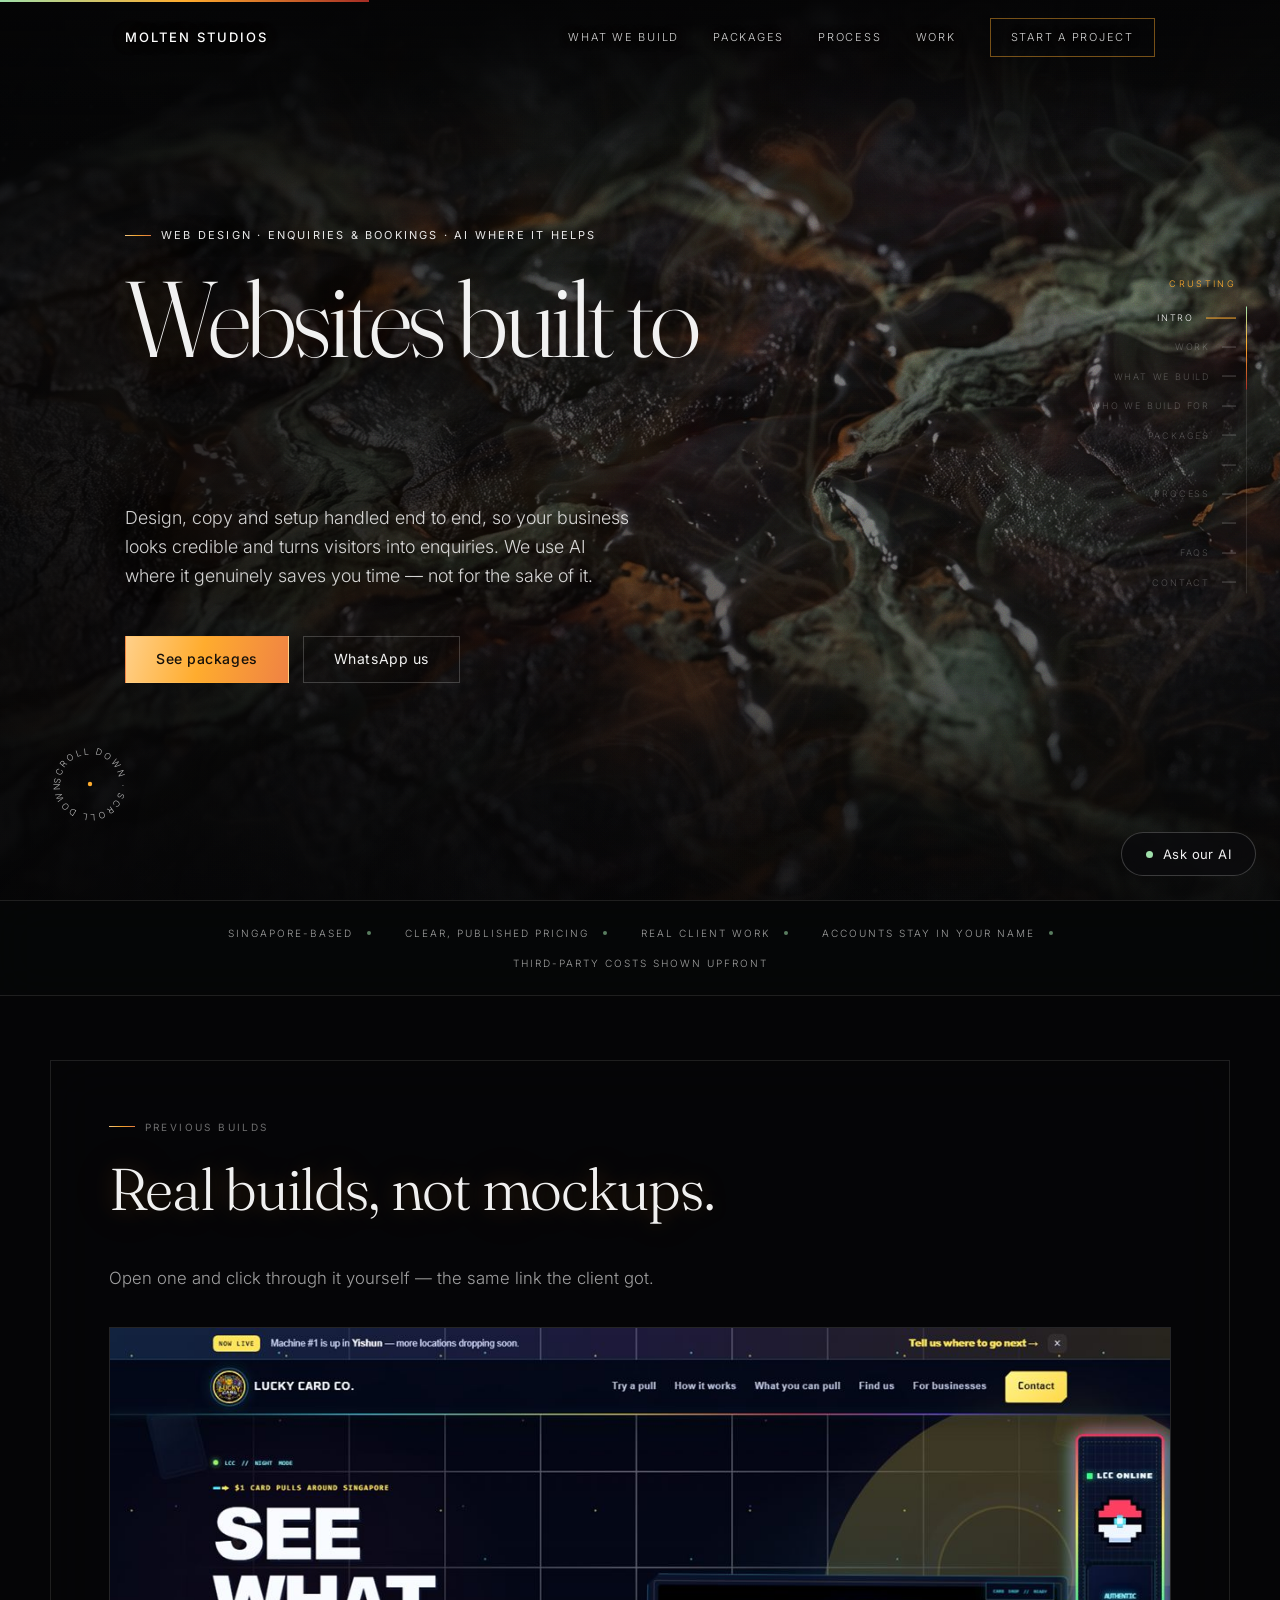
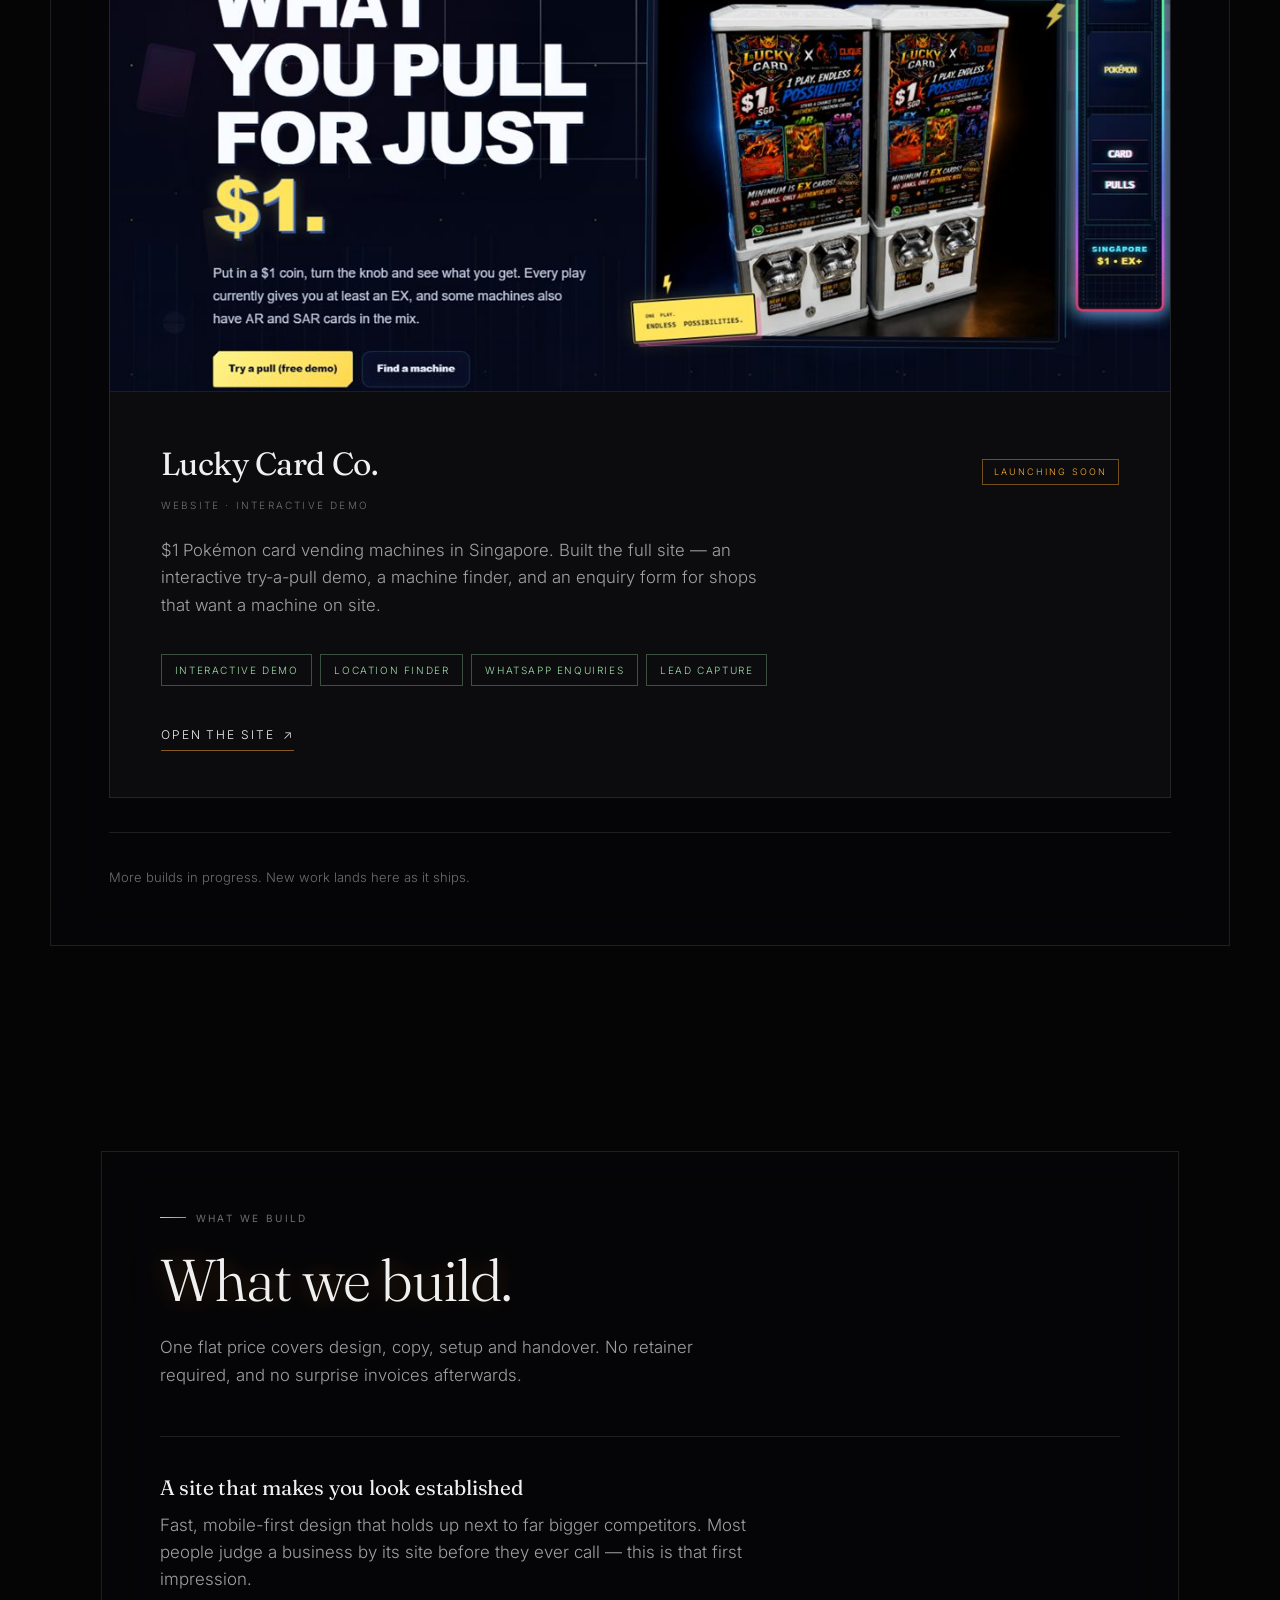
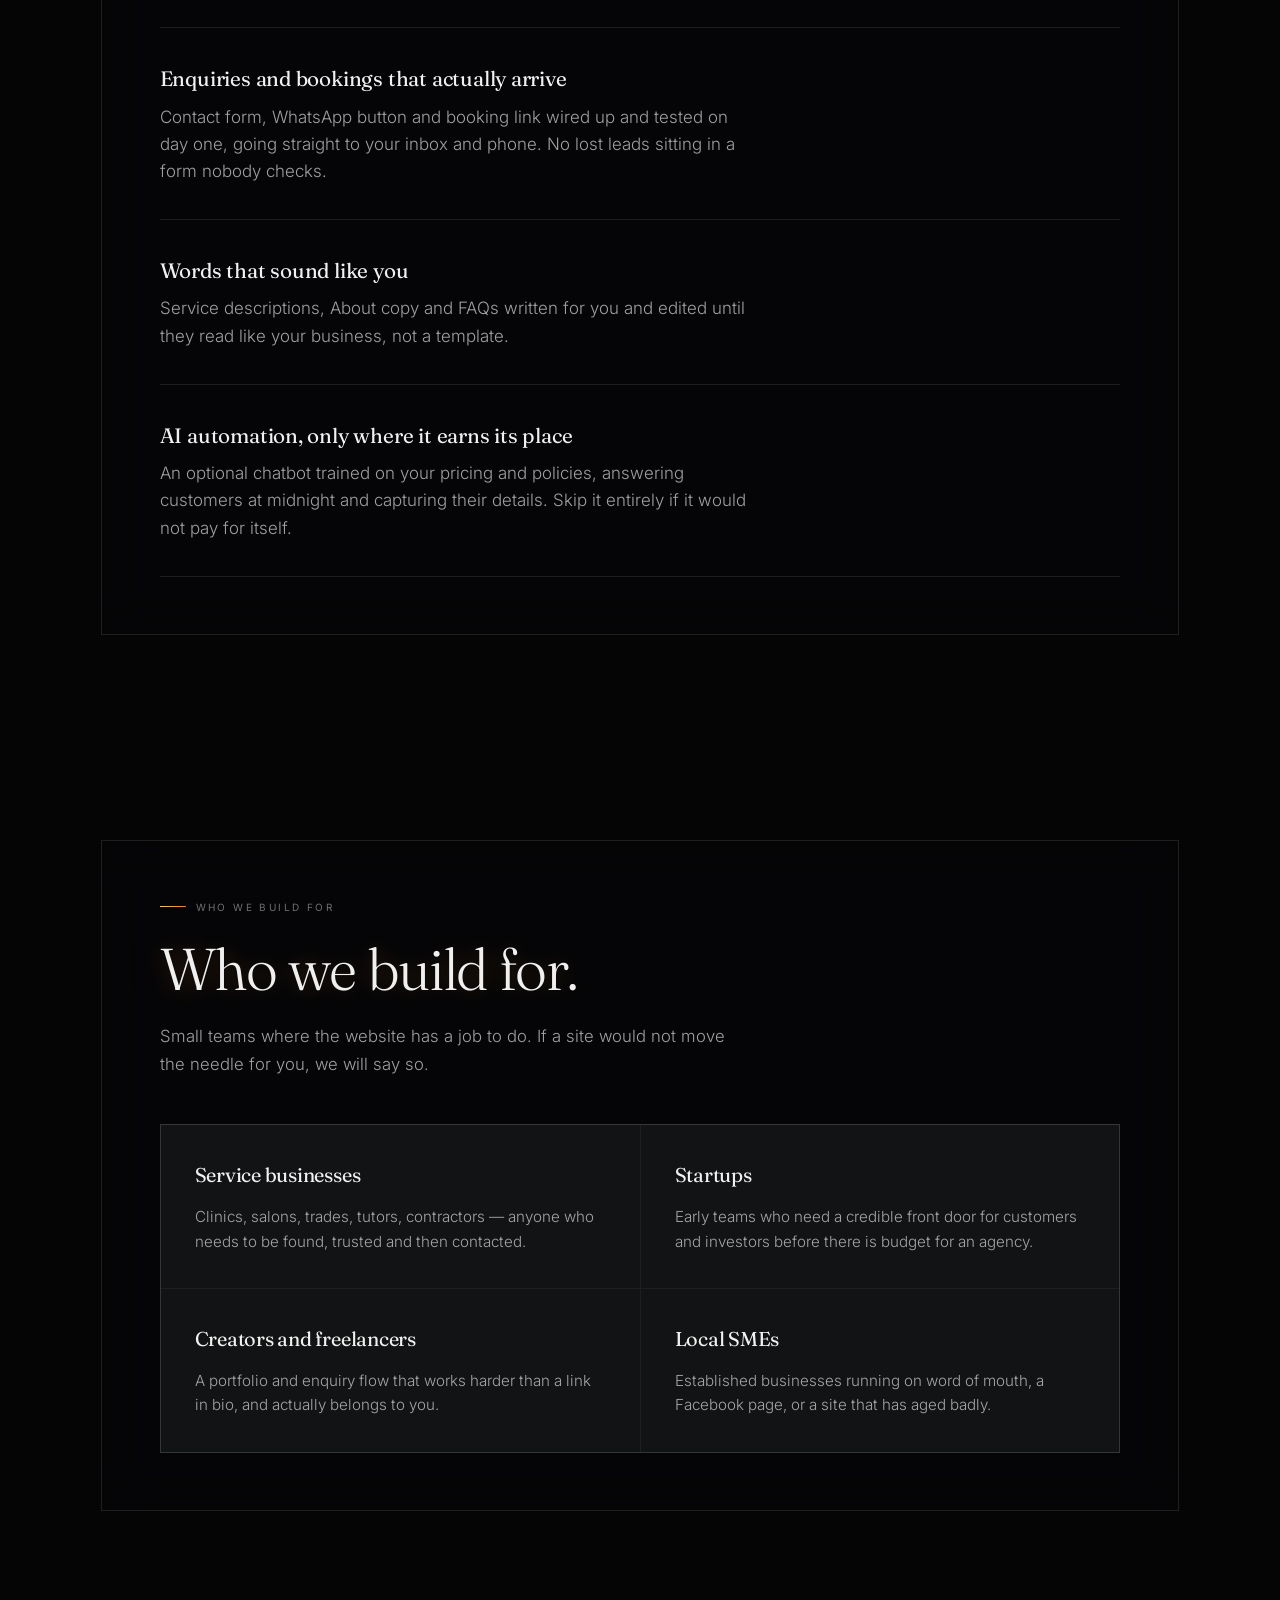
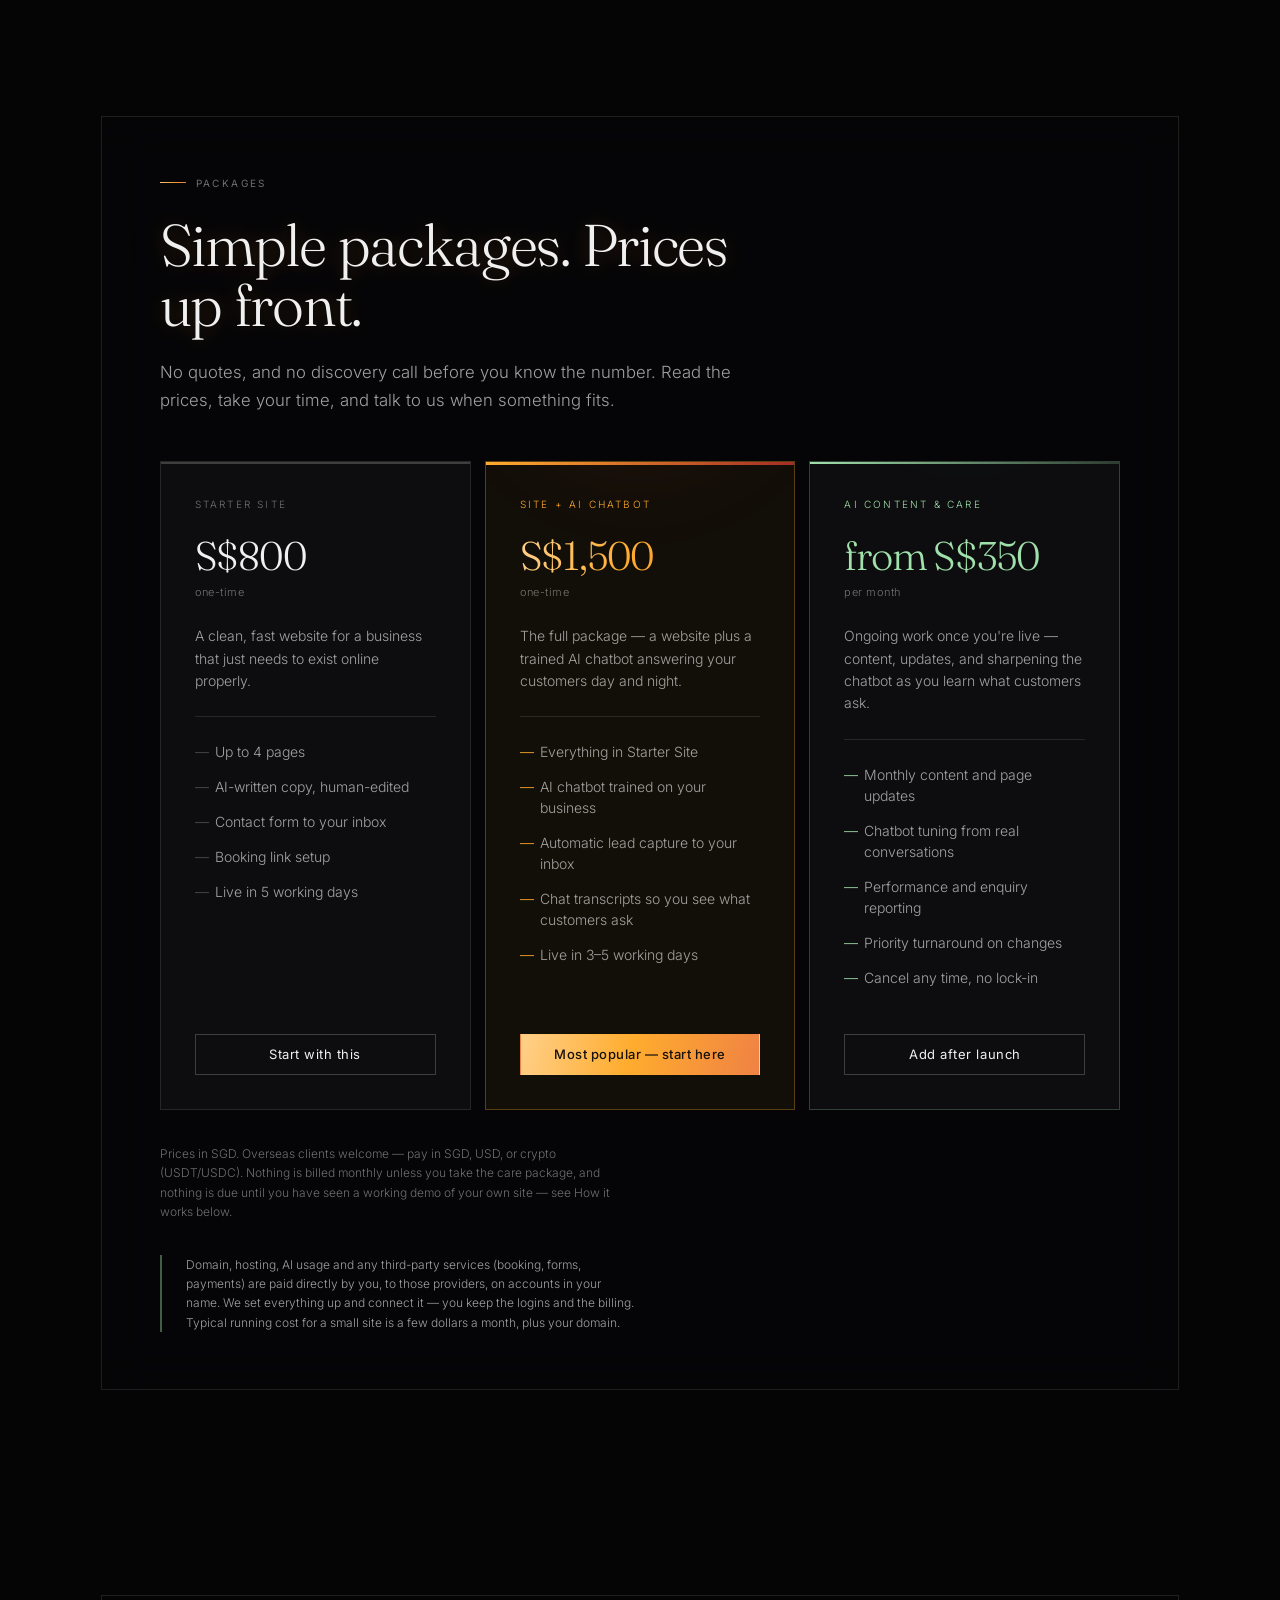
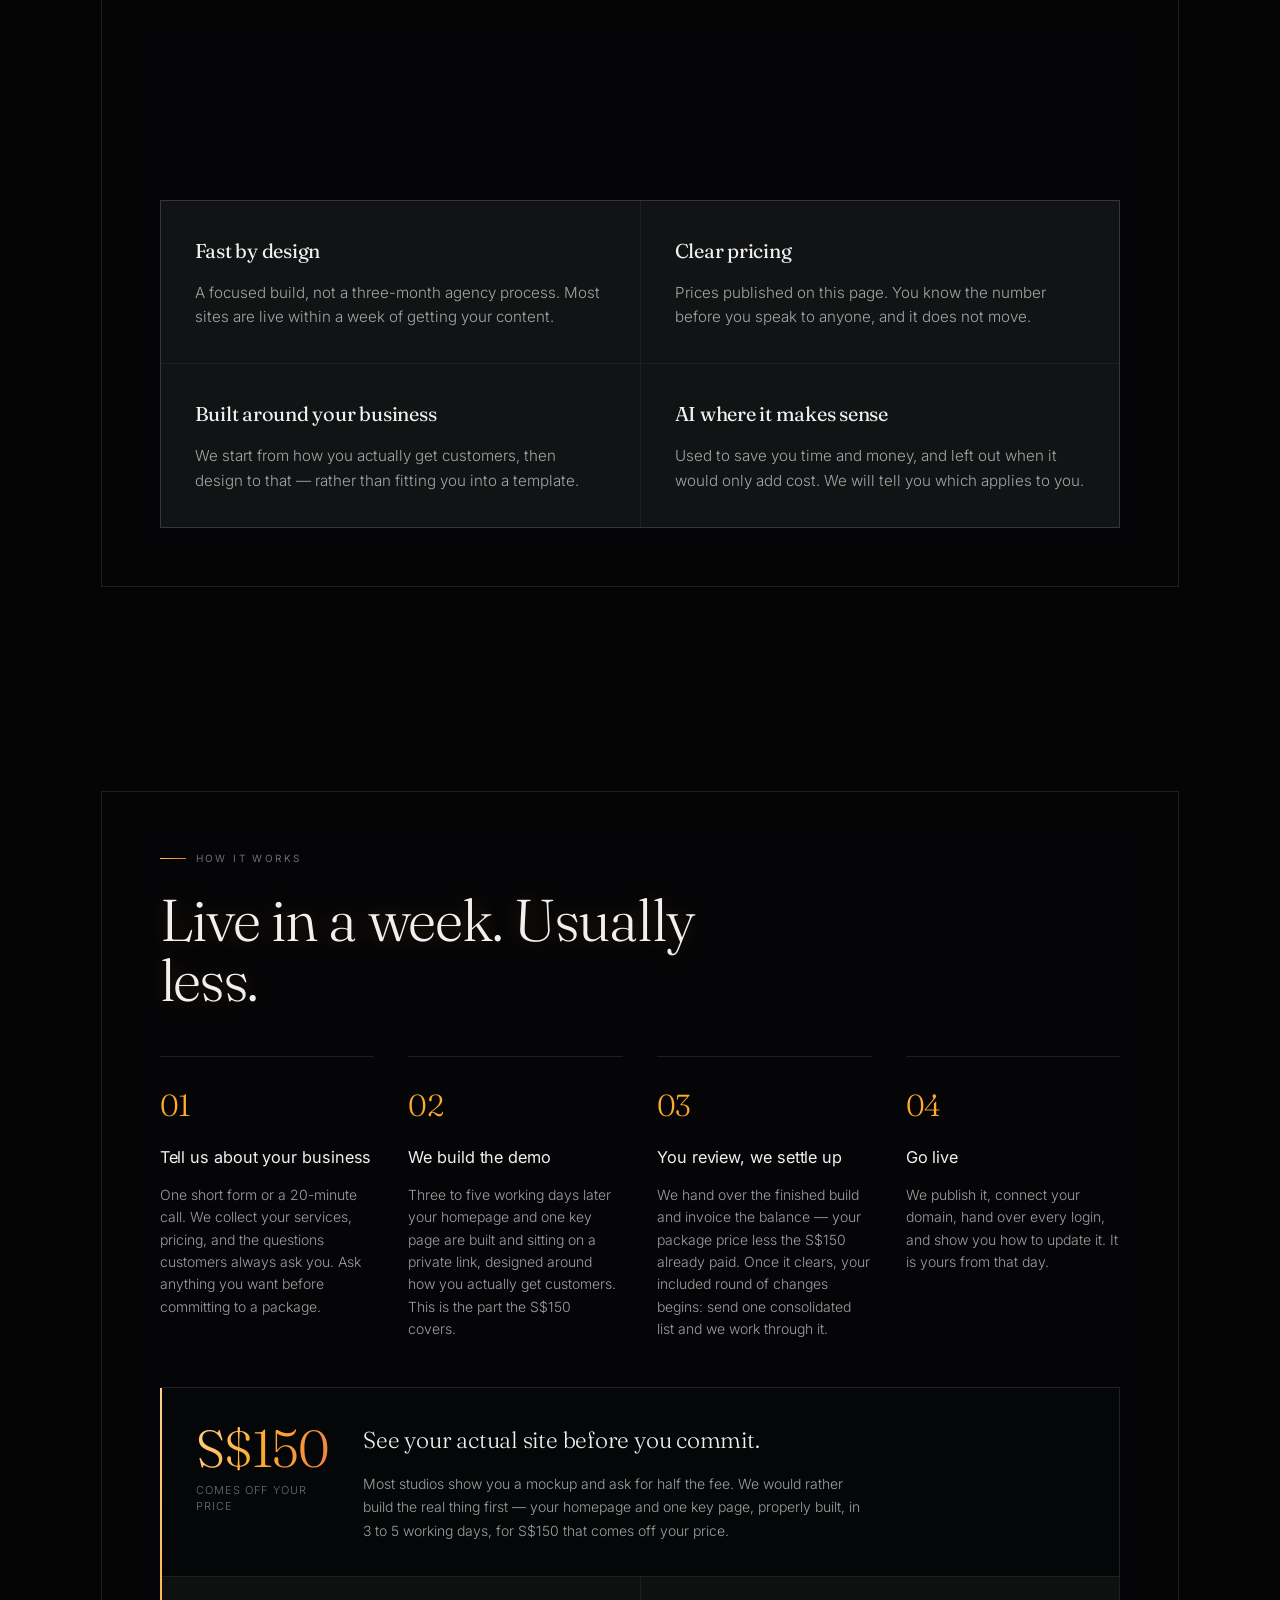
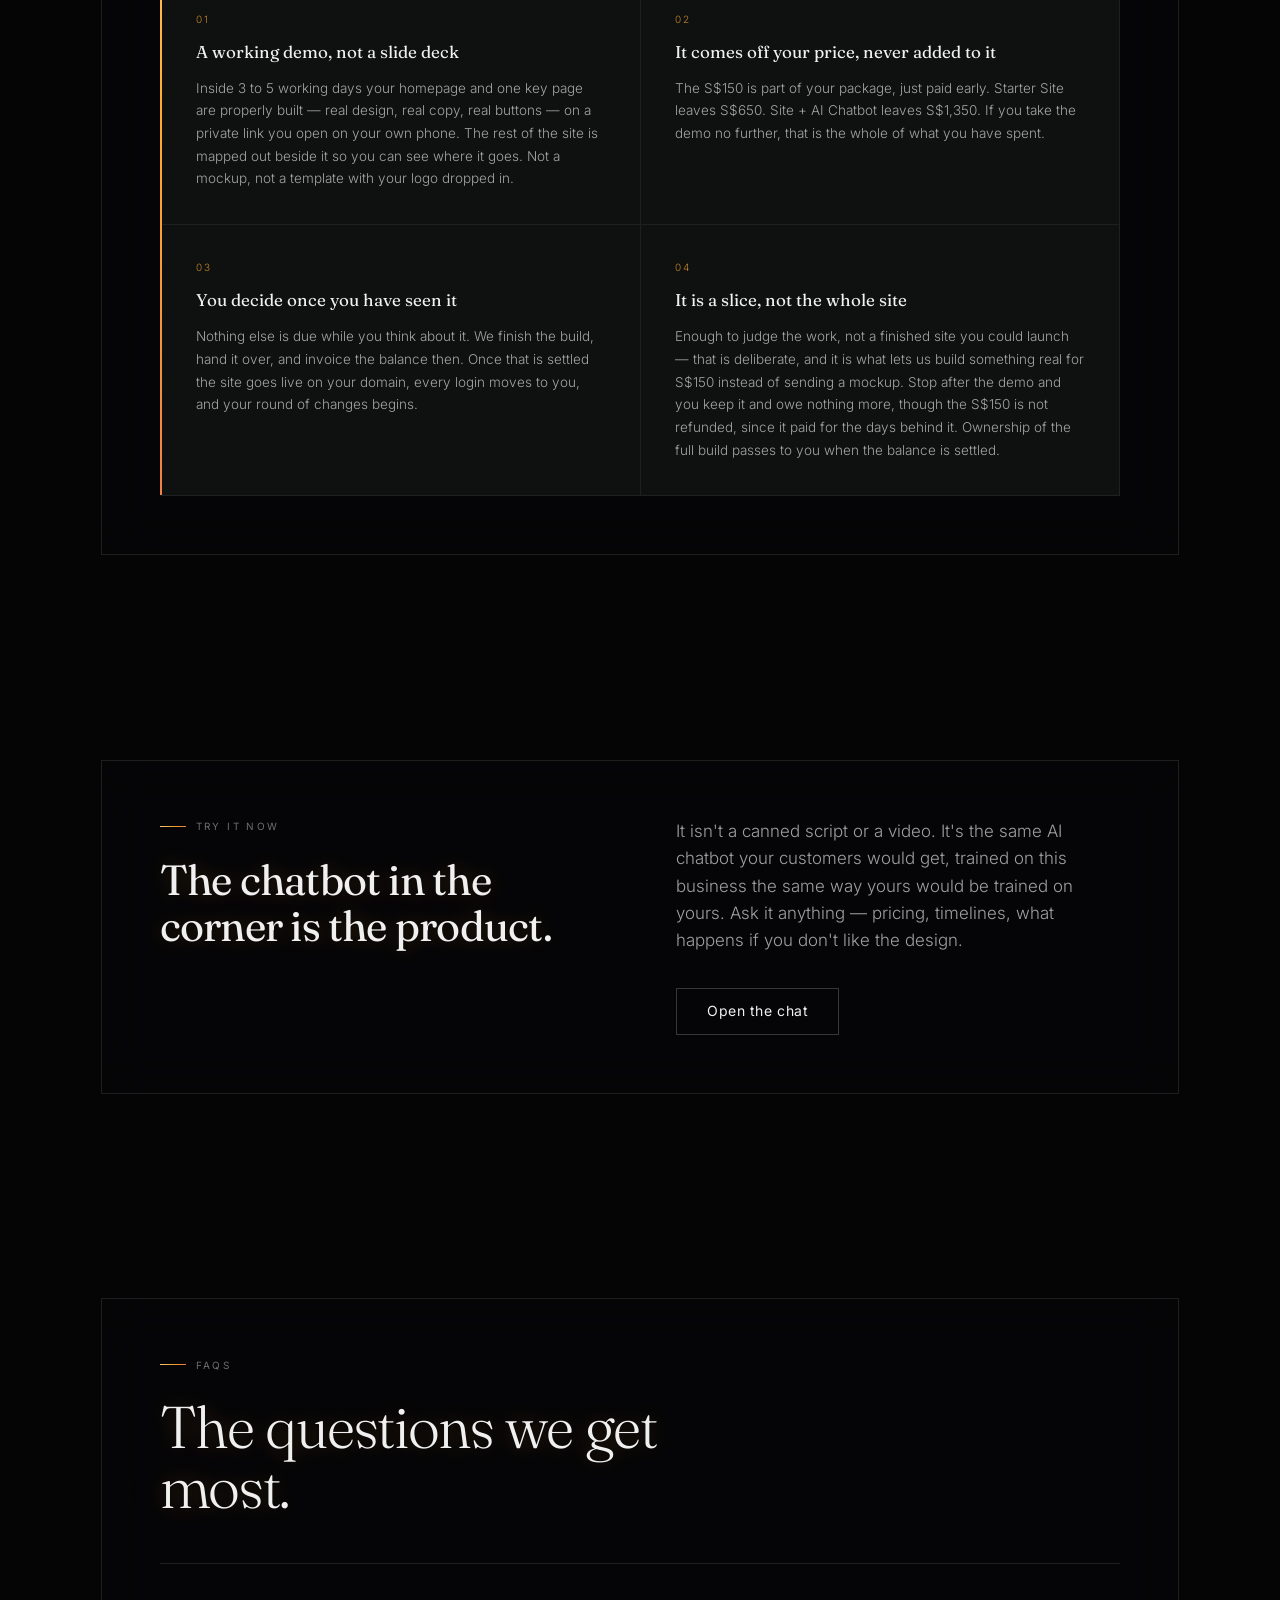
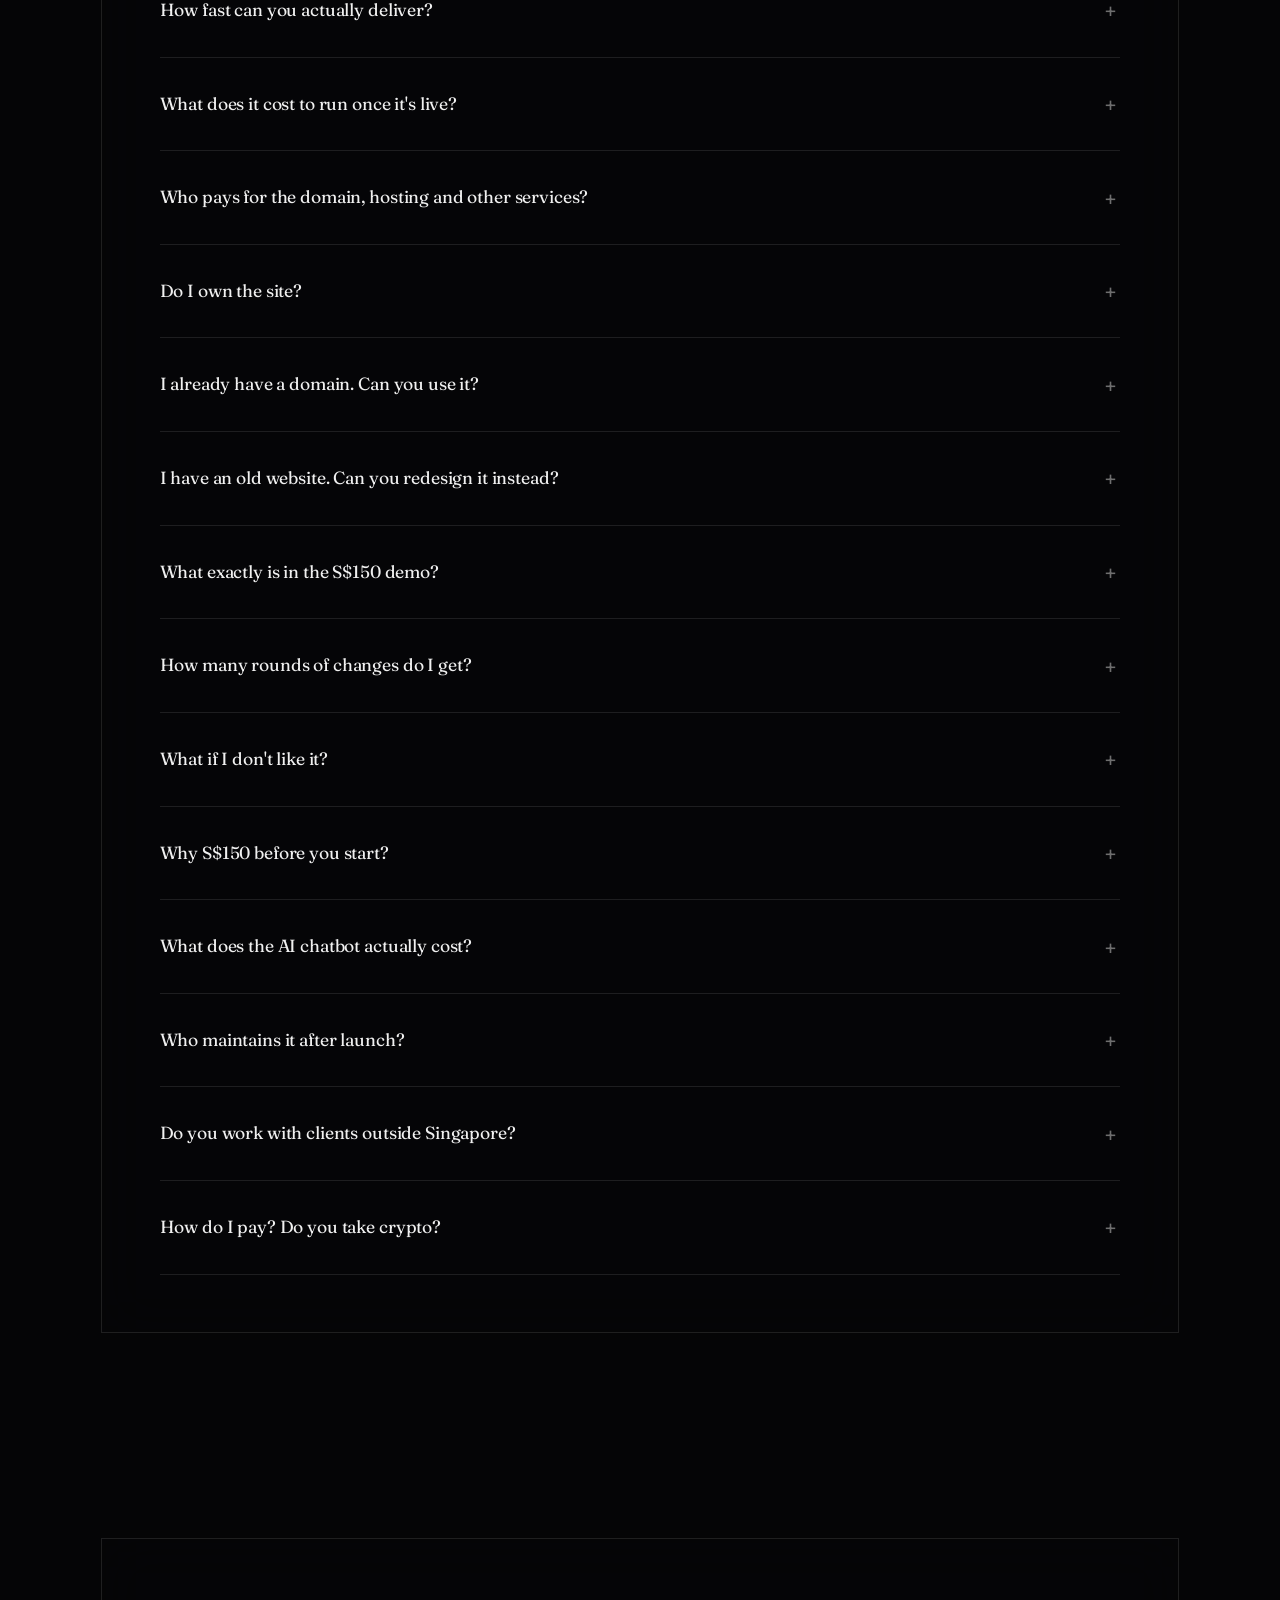
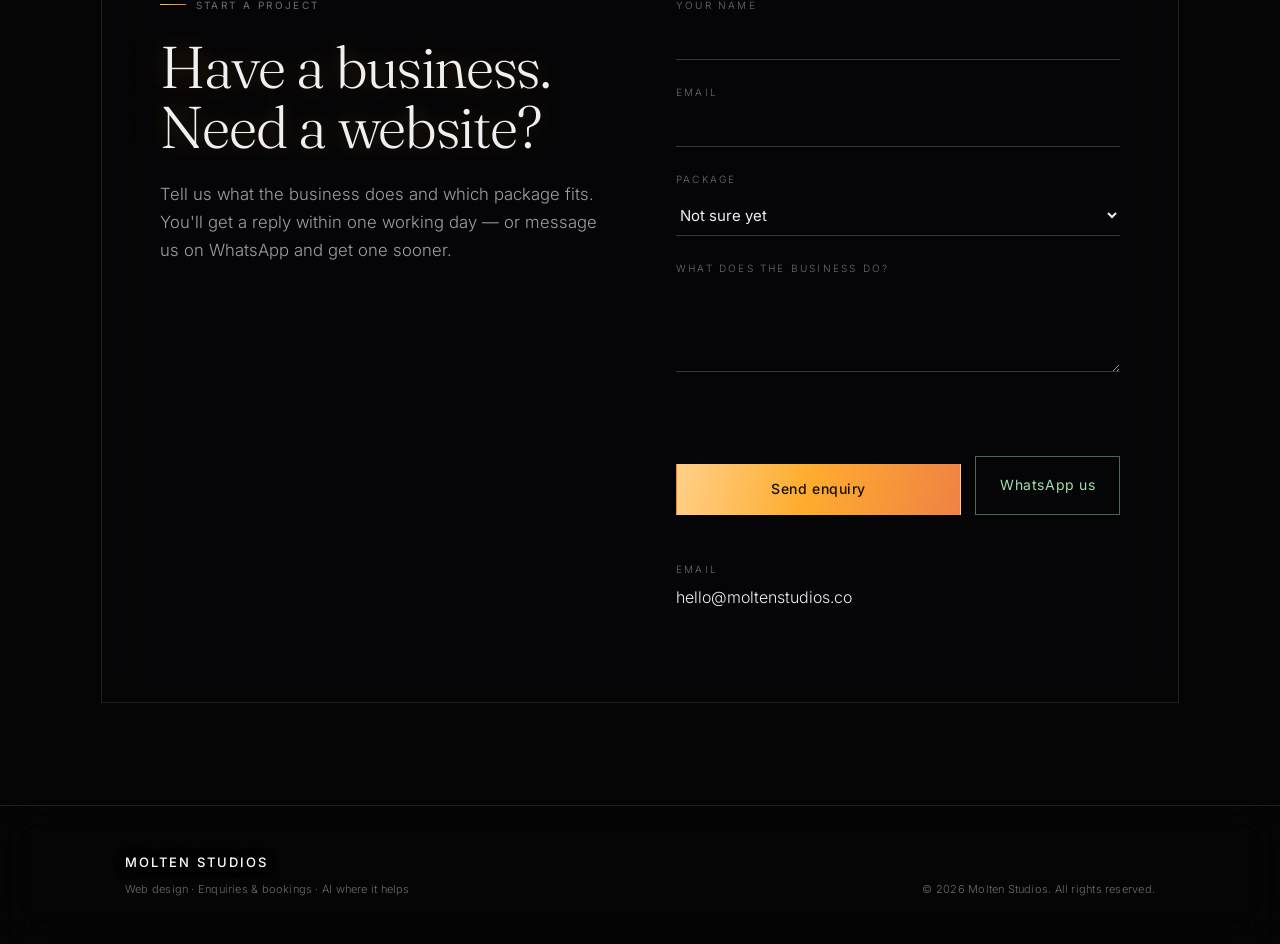
==== public/index.html @ b8b3d999 "Initial commit: Molten Studios site Static marketing site for a Singapore web design studio, served " ====
<!DOCTYPE html>
<html lang="en">
<head>
  <meta charset="UTF-8" />
  <meta name="viewport" content="width=device-width, initial-scale=1.0" />
  <title>Websites built to grow your business</title>
  <meta name="description" content="Websites built to grow your business. Design, copy and setup for Singapore service businesses, startups and SMEs — clear flat pricing, live in days." />
  <link rel="preconnect" href="https://fonts.googleapis.com" />
  <link rel="preconnect" href="https://fonts.gstatic.com" crossorigin />
  <!-- Fraunces carries the display voice: a variable serif whose soft,
       poured letterforms match the material. Inter does the engineered
       work underneath it. -->
  <link href="https://fonts.googleapis.com/css2?family=Fraunces:opsz,wght@9..144,300;9..144,400;9..144,500&family=Inter:wght@300;400;500&display=swap" rel="stylesheet" />
  <!-- The first stage is the hero's surface — fetch it early. -->
  <link rel="preload" as="image" href="assets/stage-1-pour.jpg" fetchpriority="high" />
  <link rel="stylesheet" href="css/styles.css" />
  <link rel="stylesheet" href="css/chat-widget.css" />
</head>
<body>

  <!-- ====================================================================
       The molten canvas. One fixed surface behind the entire page, made
       of five photographic stages that cross-fade as you descend:
       liquid pour → turbulence → crusting → ember seam → set solid.
       Scrolling the page is descending through the material as it cools.
       ==================================================================== -->
  <div class="molten" id="molten" aria-hidden="true">
    <!-- Only the first stage loads with the page. The rest carry their
         source in data-bg and are attached once the page is idle, so
         2MB of full-quality material never competes with first paint. -->
    <div class="molten-layer" data-stage="Liquid"    style="background-image:url('assets/stage-1-pour.jpg')"></div>
    <div class="molten-layer" data-stage="Turbulent" data-bg="assets/stage-2-turbulence.jpg"></div>
    <div class="molten-layer" data-stage="Crusting"  data-bg="assets/stage-3-cooling.jpg"></div>
    <div class="molten-layer" data-stage="Ember"     data-bg="assets/stage-4-ember.jpg"></div>
    <div class="molten-layer" data-stage="Set"       data-bg="assets/stage-5-set.jpg"></div>
    <div class="molten-grain"></div>
  </div>

  <div class="scroll-progress" id="scroll-progress" aria-hidden="true"></div>

  <!-- Heat gauge: section rail + a live readout of the material's state,
       built from config. -->
  <nav class="section-rail" id="section-rail" aria-label="Jump to section">
    <span class="rail-readout" id="rail-readout" aria-hidden="true"></span>
  </nav>

  <header class="site-header" id="site-header">
    <div class="container">
      <a href="#top" class="wordmark" data-wordmark></a>
      <nav class="main-nav" id="main-nav">
        <a href="#what">What we build</a>
        <a href="#packages">Packages</a>
        <a href="#process">Process</a>
        <a href="#work">Work</a>
        <a href="#contact" class="nav-cta">Start a project</a>
      </nav>
      <button class="nav-toggle" id="nav-toggle" aria-label="Toggle menu" aria-expanded="false">☰</button>
    </div>
  </header>

  <main id="top">

    <!-- ---- Hero: the only unplated moment. Type sits directly on the
         raw material — everything below it is viewed through glass. ---- -->
    <section class="hero" id="hero">
      <div class="container">
        <div class="hero-inner">
          <p class="eyebrow eyebrow-inverse" data-cfg="hero.eyebrow"></p>
          <h1 class="hero-headline">
            <span class="line-lead" data-cfg="hero.headlineLead"></span>
            <span class="line-phrase" id="hero-phrase" aria-live="polite"></span>
          </h1>
          <p class="subhead" data-cfg="hero.subhead"></p>
          <div class="hero-actions">
            <a class="btn btn-solid-inverse" data-cta="hero.primaryCta"></a>
            <a class="btn btn-ghost-dark" data-cta="hero.secondaryCta"></a>
          </div>
        </div>
      </div>

      <svg class="scroll-badge" id="scroll-badge" viewBox="0 0 100 100" aria-hidden="true">
        <defs>
          <path id="badge-circle" d="M 50,50 m -34,0 a 34,34 0 1,1 68,0 a 34,34 0 1,1 -68,0" />
        </defs>
        <text><textPath href="#badge-circle">Scroll down · Scroll down · </textPath></text>
        <circle class="badge-dot" cx="50" cy="50" r="2.5" />
      </svg>
    </section>

    <!-- ---- Trust strip: short checkable facts, straight after the
         hero and before any ask. ---- -->
    <div class="trust-strip">
      <div class="container">
        <ul class="trust-list" data-trust></ul>
      </div>
    </div>

    <!-- ---- Previous builds: sits directly below the hero. Proof before
         pitch — the strongest visual block on the page. ---- -->
    <section class="section section-tight" id="work">
      <div class="container plate plate-feature">
        <div class="section-head">
          <p class="eyebrow">Previous builds</p>
          <h2 class="heading-whisper" data-cfg="work.heading"></h2>
        </div>
        <div data-work></div>
      </div>
    </section>

    <!-- ---- What we build ---- -->
    <section class="section" id="what">
      <div class="container plate">
        <div class="section-head">
          <p class="eyebrow">What we build</p>
          <h2 class="heading-whisper" data-cfg="deliverables.heading"></h2>
          <p class="lede" data-cfg="deliverables.intro"></p>
        </div>
        <div class="deliverables" data-deliverables></div>
      </div>
    </section>

    <!-- ---- Who we build for ---- -->
    <section class="section" id="audience">
      <div class="container plate">
        <div class="section-head">
          <p class="eyebrow">Who we build for</p>
          <h2 class="heading-whisper" data-cfg="audience.heading"></h2>
          <p class="lede" data-cfg="audience.intro"></p>
        </div>
        <div class="audience-grid" data-audience></div>
      </div>
    </section>

    <!-- ---- Packages: prices visible, no "contact us for a quote" ---- -->
    <section class="section" id="packages">
      <div class="container plate">
        <div class="section-head">
          <p class="eyebrow">Packages</p>
          <h2 class="heading-whisper" data-cfg="packages.heading"></h2>
          <p class="lede" data-cfg="packages.intro"></p>
        </div>
        <div class="package-grid" data-packages></div>
        <p class="package-note" data-cfg="packages.note"></p>
        <p class="package-note package-thirdparty" data-cfg="packages.thirdPartyNote"></p>
        <div class="package-note" data-deposit-slot></div>
      </div>
    </section>

    <!-- ---- Why Molten ---- -->
    <section class="section" id="why">
      <div class="container plate">
        <div class="section-head">
          <p class="eyebrow">Why Molten</p>
          <h2 class="heading-whisper" data-cfg="why.heading"></h2>
        </div>
        <div class="why-grid" data-why></div>
      </div>
    </section>

    <!-- ---- Process ---- -->
    <section class="section" id="process">
      <div class="container plate">
        <div class="section-head">
          <p class="eyebrow">How it works</p>
          <h2 class="heading-whisper" data-cfg="process.heading"></h2>
        </div>
        <div class="steps" data-steps></div>

        <!-- The demo offer. Sits after the steps rather than under the
             prices: read here it is the thing you get, read there it was
             a toll gate in front of the thing you get. -->
        <div class="deposit" data-deposit></div>
      </div>
    </section>

    <!-- ---- Live demo callout: the chatbot IS the proof ---- -->
    <section class="section" id="demo">
      <div class="container plate">
        <div class="demo-inner">
          <div>
            <p class="eyebrow" data-cfg="demo.eyebrow"></p>
            <h2 class="heading-anchor" data-cfg="demo.heading"></h2>
          </div>
          <div>
            <p class="body" data-cfg="demo.body"></p>
            <button class="btn btn-ghost-light" id="open-chat-cta" data-cfg="demo.cta.label"></button>
          </div>
        </div>
      </div>
    </section>

    <!-- ---- FAQ ---- -->
    <section class="section" id="faq">
      <div class="container plate">
        <div class="section-head">
          <p class="eyebrow">FAQs</p>
          <h2 class="heading-whisper" data-cfg="faq.heading"></h2>
        </div>
        <div class="faq-list" data-faq></div>
      </div>
    </section>

    <!-- ---- Contact ---- -->
    <section class="section" id="contact">
      <div class="container plate">
        <div class="contact-inner">
          <div>
            <p class="eyebrow">Start a project</p>
            <h2 class="heading-whisper" data-cfg="contact.heading"></h2>
            <p class="lede" style="margin-top: 24px;" data-cfg="contact.body"></p>
          </div>
          <div>
            <form class="contact-form" id="contact-form">
              <div class="field">
                <label for="cf-name">Your name</label>
                <input type="text" id="cf-name" name="name" required />
              </div>
              <div class="field">
                <label for="cf-email">Email</label>
                <input type="email" id="cf-email" name="email" required />
              </div>
              <div class="field">
                <label for="cf-package">Package</label>
                <select id="cf-package" name="package" data-package-options></select>
              </div>
              <div class="field">
                <label for="cf-message">What does the business do?</label>
                <textarea id="cf-message" name="message" required></textarea>
              </div>
              <p class="form-status" role="status"></p>
              <div class="contact-actions">
                <button type="submit" class="btn btn-solid-inverse">Send enquiry</button>
                <a class="btn btn-whatsapp" data-whatsapp-cta></a>
              </div>
            </form>
            <dl class="contact-aside" style="margin-top: 46px;">
              <dt>Email</dt>
              <dd><a href="#" data-contact-email></a></dd>
            </dl>
          </div>
        </div>
      </div>
    </section>

  </main>

  <footer class="site-footer">
    <div class="container">
      <div class="footer-inner">
        <div>
          <div class="wordmark" data-wordmark></div>
          <p class="fine" style="margin-top: 8px;" data-cfg="hero.eyebrow"></p>
        </div>
        <p class="fine">
          &copy; <span data-year></span> <span data-brand-name></span>. All rights reserved.
        </p>
      </div>
    </div>
  </footer>

  <script type="module" src="js/main.js"></script>
  <script type="module" src="js/chat-widget.js"></script>
</body>
</html>
---- public/css/styles.css ----
/* ============================================================
   Molten Studios — the descent
   ------------------------------------------------------------
   CONCEPT
   The page is one continuous fall through molten material as it
   cools. A single fixed photographic canvas sits behind everything
   and cross-fades through five stages as you scroll: liquid pour,
   turbulence, crusting, ember seam, set solid. That arc is not
   decoration — it maps the customer's journey, from raw material
   to a finished, set thing.

   RULES
   - The material is the background. Nothing else competes with it.
   - The hero is the only unplated moment: type directly on raw
     liquid. Everything below is read through glass plates, which
     is what keeps photography legible under body copy.
   - Radius is 0 everywhere, or a full 75px pill on buttons. Never
     anything between.
   - No drop shadows. Depth comes from the material, the glass,
     and hairline borders.
   - Display type is Fraunces (poured, soft-terminalled). Body is
     Inter (engineered). That tension is the brand.
   ============================================================ */

:root {
  /* Surfaces — read off the photographs, not invented */
  --void: #050506;
  --plate: rgba(7, 8, 9, 0.62);
  --plate-solid: #0b0c0e;

  /* Type */
  --paper: rgba(255, 255, 255, 0.94);
  --ash: rgba(255, 255, 255, 0.62);
  --ash-dim: rgba(255, 255, 255, 0.42);
  --ash-faint: rgba(255, 255, 255, 0.26);

  --hairline: rgba(255, 255, 255, 0.1);
  --hairline-strong: rgba(255, 255, 255, 0.2);

  /* The heat scale */
  --sage: rgb(160, 224, 171);
  --amber: rgb(255, 172, 46);
  --oxblood: rgb(165, 45, 37);

  --iris: linear-gradient(90deg, var(--sage) 0%, var(--amber) 50%, var(--oxblood) 100%);
  --iris-diagonal: linear-gradient(135deg, var(--sage) 0%, var(--amber) 52%, var(--oxblood) 100%);
  --iris-deep: linear-gradient(rgba(0, 0, 0, 0.6), rgba(0, 0, 0, 0.6)), var(--iris-diagonal);

  /* Action gradient. Every stop is kept bright enough that near-black
     label text clears contrast across the whole button — the earlier
     gradient went muddy because it was a dark wash over the full heat
     scale, dragging the middle into brown. This stays in the warm half
     of the ramp: sunlit amber falling into ember. */
  --amber-flow: linear-gradient(105deg, #ffd08a 0%, #ffac2e 46%, #ef8244 100%);
  --amber-flow-hover: linear-gradient(105deg, #ffe3b4 0%, #ffbe58 46%, #f79a60 100%);

  --font-display: "Fraunces", Georgia, "Times New Roman", serif;
  --font-sans: "Inter", -apple-system, BlinkMacSystemFont, "Segoe UI", Roboto,
    Helvetica, Arial, sans-serif;

  --space-1: 4px;
  --space-2: 8px;
  --space-3: 14px;
  --space-4: 24px;
  --space-5: 34px;
  --space-6: 46px;
  --space-7: 72px;
  --space-8: 120px;

  --max-width: 1078px;
  --pill: 75px;

  --ease: cubic-bezier(0.19, 1, 0.22, 1);
  --ease-soft: cubic-bezier(0.33, 1, 0.68, 1);
}

*,
*::before,
*::after {
  box-sizing: border-box;
}

html {
  scroll-behavior: smooth;
  scroll-padding-top: 96px;
  background: var(--void);
}

body {
  margin: 0;
  font-family: var(--font-sans);
  font-size: 17px;
  font-weight: 300;
  line-height: 1.6;
  color: var(--paper);
  background: transparent;
  -webkit-font-smoothing: antialiased;
  -moz-osx-font-smoothing: grayscale;
  overflow-x: hidden;
}

img { max-width: 100%; display: block; }
a { color: inherit; text-decoration: none; }
p { margin: 0; }
ul { margin: 0; padding: 0; list-style: none; }

h1, h2, h3, h4 {
  margin: 0;
  font-weight: 400;
}

::selection {
  background: var(--amber);
  color: #000;
}

:focus-visible {
  outline: 2px solid var(--amber);
  outline-offset: 3px;
}

.container {
  width: 100%;
  max-width: var(--max-width);
  margin: 0 auto;
  padding: 0 var(--space-4);
}

/* ====================================================================
   THE MOLTEN CANVAS
   One fixed surface behind the whole document. Layers cross-fade and
   drift under JS control (see initMoltenCanvas in main.js).
   ==================================================================== */

.molten {
  position: fixed;
  inset: 0;
  z-index: -2;
  background: var(--void);
  overflow: hidden;
}

.molten-layer {
  position: absolute;
  /* Oversized so parallax drift never exposes an edge. */
  inset: -10% -6%;
  background-size: cover;
  background-position: center;
  opacity: 0;
  will-change: transform, opacity;
  transform: translate3d(0, 0, 0) scale(1.06);
}

/* Film grain, sitting above everything else in the canvas.
   Two jobs: it hides the banding that any JPEG shows across large
   near-black gradients, and it gives the material the tooth of a
   photograph rather than the plastic evenness of a render. */
.molten-grain {
  position: absolute;
  inset: 0;
  z-index: 1;
  pointer-events: none;
  opacity: 0.5;
  mix-blend-mode: overlay;
  background-image: url("data:image/svg+xml,%3Csvg xmlns='http://www.w3.org/2000/svg' width='200' height='200'%3E%3Cfilter id='n'%3E%3CfeTurbulence type='fractalNoise' baseFrequency='0.9' numOctaves='3' stitchTiles='stitch'/%3E%3C/filter%3E%3Crect width='200' height='200' filter='url(%23n)' opacity='0.55'/%3E%3C/svg%3E");
  background-size: 200px 200px;
}

/* Vignette + floor. Paints above the layers (pseudo-elements of a
   positioned parent stack after its children), which is what buys the
   contrast that makes white type safe anywhere on the page. */
.molten::after {
  content: "";
  position: absolute;
  inset: 0;
  background:
    radial-gradient(130% 85% at 50% 35%, transparent 0%, rgba(5, 5, 6, 0.5) 62%, rgba(5, 5, 6, 0.86) 100%),
    linear-gradient(180deg, rgba(5, 5, 6, 0.72) 0%, transparent 22%, transparent 70%, rgba(5, 5, 6, 0.6) 100%);
}

/* ====================================================================
   TYPE ROLES
   ==================================================================== */

.eyebrow {
  display: flex;
  align-items: center;
  gap: 10px;
  font-family: var(--font-sans);
  font-size: 10px;
  font-weight: 400;
  letter-spacing: 0.24em;
  text-transform: uppercase;
  color: var(--ash-dim);
  margin: 0 0 var(--space-4);
}

/* A short rule rather than a coloured dot. The dot read as a badge
   stuck on every section; a rule reads as editorial signposting. */
.eyebrow::before {
  content: "";
  width: 26px;
  height: 1px;
  background: var(--amber-flow);
  flex: none;
  opacity: 0.95;
}

/* On the hero the label sits over raw material, so it needs real
   contrast rather than the muted treatment used inside plates. */
.eyebrow-inverse {
  color: rgba(255, 255, 255, 0.9);
  font-size: 11px;
  letter-spacing: 0.2em;
  text-shadow: 0 1px 18px rgba(0, 0, 0, 0.9);
}

/* Display voice. Fraunces at a high optical size gives the dramatic
   thick/thin contrast that reads as poured rather than drawn.

   The underglow is two soft warm halos with no offset, so the letters
   read as lit from behind by the material rather than as text with a
   coloured shadow stuck under it. Both sit at very low alpha — the
   effect should be felt before it is noticed, and at higher opacity it
   immediately tips into neon. */
.heading-whisper,
.heading-anchor {
  font-family: var(--font-display);
  font-optical-sizing: auto;
  text-shadow:
    0 0 22px rgba(255, 172, 46, 0.22),
    0 0 60px rgba(239, 130, 68, 0.18);
}

.heading-whisper {
  font-size: clamp(2.1rem, 4.6vw, 3.7rem);
  font-weight: 300;
  line-height: 1.02;
  letter-spacing: -0.022em;
}

.heading-anchor {
  font-size: clamp(1.75rem, 3.3vw, 2.7rem);
  font-weight: 400;
  line-height: 1.08;
  letter-spacing: -0.018em;
}

.lede {
  font-size: 1.05rem;
  line-height: 1.66;
  color: var(--ash);
  max-width: 58ch;
  font-weight: 300;
}

.text-muted { color: var(--ash-dim); }

.fine {
  font-size: 11px;
  line-height: 1.5;
  color: var(--ash-dim);
  letter-spacing: 0.02em;
}

/* ====================================================================
   READING PROGRESS
   ==================================================================== */

.scroll-progress {
  position: fixed;
  top: 0;
  left: 0;
  height: 2px;
  width: 100%;
  z-index: 1200;
  background: var(--iris);
  transform: scaleX(var(--progress, 0)) translateZ(0);
  transform-origin: 0 50%;
  pointer-events: none;
}

/* ====================================================================
   SCROLL REVEAL
   ==================================================================== */

.reveal {
  opacity: 0;
  transform: translate3d(0, 30px, 0);
  transition: opacity 1.3s var(--ease), transform 1.3s var(--ease);
}

.reveal.in {
  opacity: 1;
  transform: translate3d(0, 0, 0);
}

.reveal-stagger > * {
  opacity: 0;
  transform: translate3d(0, 24px, 0);
  transition: opacity 1.1s var(--ease), transform 1.1s var(--ease);
  transition-delay: calc(var(--i, 0) * 100ms);
}

.reveal-stagger.in > * {
  opacity: 1;
  transform: translate3d(0, 0, 0);
}

body.reduce-motion .reveal,
body.reduce-motion .reveal-stagger > * {
  opacity: 1;
  transform: none;
  transition: none;
}

body.reduce-motion { scroll-behavior: auto; }

/* ====================================================================
   BUTTONS — the only radius in the system
   ==================================================================== */

/* Square-cornered, matching the plates, the cards and the form fields.
   The pill survives only on the floating chat widget, which is its own
   system sitting on top of the page rather than part of it. */
.btn {
  display: inline-flex;
  align-items: center;
  justify-content: center;
  padding: 14px 30px;
  border-radius: 0;
  font-family: var(--font-sans);
  font-size: 14px;
  font-weight: 400;
  letter-spacing: 0.04em;
  line-height: 1.2;
  cursor: pointer;
  border: 1px solid transparent;
  background-color: transparent;
  color: var(--paper);
  transition: background 0.8s var(--ease), color 0.8s var(--ease),
    border-color 0.8s var(--ease), transform 0.8s var(--ease);
}

.btn:hover { transform: translate3d(0, -2px, 0); }
.btn:active { transform: none; }

/* ---- The action system ------------------------------------------------
   One colour means "do this": amber. Primary actions are filled with it,
   secondary actions are outlined and warm to amber on hover. The heat
   gradient is deliberately absent here — it now appears only on the
   gauge and progress bar, where it is actually reading temperature.
   -------------------------------------------------------------------- */

/* Secondary — outlined */
.btn-ghost-dark,
.btn-ghost-light {
  border-color: var(--hairline-strong);
  color: var(--paper);
}

.btn-ghost-dark:hover,
.btn-ghost-light:hover {
  background: transparent;
  border-color: var(--amber);
  color: var(--amber);
}

.btn-solid {
  background: rgba(255, 255, 255, 0.06);
  border-color: var(--hairline-strong);
}

.btn-solid:hover {
  background: rgba(255, 172, 46, 0.14);
  border-color: var(--amber);
  color: var(--amber);
}

/* Primary — filled with the action gradient */
.btn-solid-inverse {
  background: var(--amber-flow);
  border-color: transparent;
  color: #14100b;
  font-weight: 500;
}

.btn-solid-inverse:hover {
  background: var(--amber-flow-hover);
  border-color: transparent;
  color: #14100b;
}

/* ====================================================================
   HEADER
   ==================================================================== */

.site-header {
  position: fixed;
  top: 0;
  left: 0;
  right: 0;
  z-index: 900;
  height: 76px;
  display: flex;
  align-items: center;
  border-bottom: 1px solid transparent;
  transition: background-color 1s var(--ease), backdrop-filter 1s var(--ease),
    border-color 1s var(--ease);
}

/* At the top of the page the bar is transparent, so the links sit
   directly on whatever the material happens to be doing underneath —
   fine over a dark swirl, unreadable over a bright one. This is a soft
   top-down fade, not a bar: it darkens the strip the type occupies and
   dissolves before it reads as an edge. It retires once you scroll,
   because the glass bar then does the same job. */
.site-header::before {
  content: "";
  position: absolute;
  top: 0;
  left: 0;
  right: 0;
  height: 150px;
  background: linear-gradient(
    180deg,
    rgba(5, 5, 6, 0.78) 0%,
    rgba(5, 5, 6, 0.42) 42%,
    transparent 100%
  );
  pointer-events: none;
  transition: opacity 1s var(--ease);
}

.site-header.scrolled::before { opacity: 0; }

/* Keep the bar's contents above its own scrim. */
.site-header .container { position: relative; z-index: 1; }

.site-header .container {
  display: flex;
  align-items: center;
  justify-content: space-between;
  gap: var(--space-4);
}

.site-header.scrolled {
  background: rgba(5, 5, 6, 0.62);
  backdrop-filter: blur(20px) saturate(140%);
  -webkit-backdrop-filter: blur(20px) saturate(140%);
  border-bottom-color: transparent;
  border-image: var(--iris) 1;
}

/* The dark layer is doing the legibility work and the warm layer is
   the glow — in that order, because a glow alone on a bright patch of
   material makes type harder to read, not easier. */
.wordmark {
  font-family: var(--font-sans);
  font-size: 13px;
  font-weight: 500;
  letter-spacing: 0.16em;
  text-transform: uppercase;
  white-space: nowrap;
  color: #fff;
  text-shadow:
    0 1px 12px rgba(0, 0, 0, 0.9),
    0 0 22px rgba(255, 172, 46, 0.2);
}

.main-nav {
  display: flex;
  align-items: center;
  gap: var(--space-5);
}

.main-nav a {
  position: relative;
  font-size: 11px;
  letter-spacing: 0.16em;
  text-transform: uppercase;
  color: rgba(255, 255, 255, 0.82);
  text-shadow:
    0 1px 10px rgba(0, 0, 0, 0.9),
    0 0 16px rgba(255, 172, 46, 0.16);
  transition: color 0.9s var(--ease), text-shadow 0.9s var(--ease);
}

.main-nav a:hover {
  color: var(--amber);
  text-shadow:
    0 1px 10px rgba(0, 0, 0, 0.9),
    0 0 20px rgba(255, 172, 46, 0.45);
}

.main-nav a:not(.nav-cta)::after {
  content: "";
  position: absolute;
  left: 0;
  bottom: -6px;
  height: 1px;
  width: 100%;
  background: var(--iris);
  transform: scaleX(0);
  transform-origin: 0 50%;
  transition: transform 0.9s var(--ease);
}

.main-nav a:not(.nav-cta):hover::after { transform: scaleX(1); }

.nav-cta {
  padding: 10px 20px;
  border-radius: 0;
  border: 1px solid rgba(255, 172, 46, 0.45);
  transition: background 0.9s var(--ease), color 0.9s var(--ease),
    border-color 0.9s var(--ease);
}

.nav-cta:hover {
  background: var(--amber-flow);
  border-color: transparent;
  color: #14100b;
}

.nav-toggle {
  display: none;
  background: none;
  border: none;
  color: inherit;
  font-size: 20px;
  cursor: pointer;
  padding: 4px;
  line-height: 1;
}

/* ====================================================================
   HERO — the unplated moment
   ==================================================================== */

.hero {
  position: relative;
  min-height: 100svh;
  display: flex;
  align-items: center;
  padding: 150px 0 140px;
}

/* A directional scrim behind the text column only. The hero stays
   "unplated" — but raw photography under 10px letter-spaced type is
   not readable, and legibility wins over purity. */
.hero::before {
  content: "";
  position: absolute;
  inset: 0;
  background: linear-gradient(
    100deg,
    rgba(5, 5, 6, 0.82) 0%,
    rgba(5, 5, 6, 0.6) 34%,
    rgba(5, 5, 6, 0.15) 62%,
    transparent 85%
  );
  pointer-events: none;
}

.hero .container { position: relative; z-index: 2; }
.hero-inner { max-width: 960px; }

.hero-headline {
  font-family: var(--font-display);
  font-optical-sizing: auto;
  font-size: clamp(3.2rem, 8.4vw, 7.4rem);
  font-weight: 300;
  line-height: 0.94;
  letter-spacing: -0.038em;
  margin: 0 0 var(--space-5);
  /* Type sits on raw material here, so it carries its own shadow —
     the one place a shadow is allowed, because it is doing legibility
     work rather than decoration. The dark layer stays first and does
     that job; the warm layers behind it add the same underglow the
     section titles have. Kept dimmer than the section titles because
     the material behind the hero is already bright. */
  text-shadow:
    0 2px 40px rgba(0, 0, 0, 0.6),
    0 0 30px rgba(255, 172, 46, 0.16),
    0 0 76px rgba(239, 130, 68, 0.13);
}

.hero-headline .line-lead,
.hero-headline .line-phrase { display: block; }

/* The swap is deliberately quick. A slow fade looks elegant in isolation
   but leaves the headline visibly incomplete for a large share of the
   time, and anyone landing mid-swap sees a hole where the second line
   should be. Short enough to read as a flicker, not an absence.

   The gradient fill is clipped to the glyphs, and that clip is bounded
   by the PADDING box — not by the glyph outlines. With a 0.94
   line-height the box stops above the descenders, which is what sliced
   the tail off the g in "agency". The generous padding-bottom extends
   the paint area past the baseline; the matching negative margin keeps
   the layout spacing unchanged. */
.hero-headline .line-phrase {
  background: linear-gradient(100deg, var(--sage), var(--amber) 55%, #ffd79a);
  -webkit-background-clip: text;
  background-clip: text;
  color: transparent;
  padding-bottom: 0.26em;
  margin-bottom: -0.26em;
  transition: opacity 0.42s var(--ease-soft), transform 0.42s var(--ease-soft),
    filter 0.42s var(--ease-soft);
}

.hero-headline .line-phrase.swapping {
  opacity: 0;
  transform: translate3d(0, -0.1em, 0);
  filter: blur(7px);
}

body.reduce-motion .hero-headline .line-phrase { transition: none; }

.hero .subhead {
  font-size: clamp(1rem, 1.4vw, 1.15rem);
  line-height: 1.6;
  color: rgba(255, 255, 255, 0.82);
  max-width: 46ch;
  margin: 0 0 var(--space-6);
  font-weight: 300;
  text-shadow: 0 1px 24px rgba(0, 0, 0, 0.7);
}

.hero-actions {
  display: flex;
  flex-wrap: wrap;
  gap: var(--space-3);
}

.scroll-badge {
  position: absolute;
  left: var(--space-6);
  bottom: var(--space-7);
  width: 88px;
  height: 88px;
  z-index: 2;
  animation: badge-spin 10s linear infinite;
  will-change: transform;
}

.scroll-badge text {
  font-family: var(--font-sans);
  font-size: 10px;
  letter-spacing: 0.24em;
  fill: rgba(255, 255, 255, 0.72);
  text-transform: uppercase;
}

.scroll-badge .badge-dot { fill: var(--amber); }

@keyframes badge-spin {
  from { transform: rotate(0deg); }
  to { transform: rotate(360deg); }
}

body.reduce-motion .scroll-badge { animation: none; }

/* ====================================================================
   SECTIONS + PLATES
   Content below the hero is read through glass. The plate is what
   makes body copy safe over photography — and it looks like the
   material is being viewed through a window.
   ==================================================================== */

.section {
  position: relative;
  padding: clamp(60px, 8vw, 120px) clamp(16px, 4vw, 32px);
}

.section-tight { padding-top: clamp(40px, 5vw, 70px); }

/* Defined after .container so its padding wins on shared elements. */
.plate {
  position: relative;
  background: var(--plate);
  backdrop-filter: blur(26px) saturate(125%);
  -webkit-backdrop-filter: blur(26px) saturate(125%);
  border: 1px solid var(--hairline);
  padding: clamp(28px, 4.5vw, 58px);
}

/* The plate's own border is enough. A gradient cap repeated on all
   seven plates turned one idea into wallpaper — the heat scale now
   appears only where it means something (the gauge and the progress
   bar, both of which are literally reading temperature). */

.section-head {
  max-width: 62ch;
  margin-bottom: var(--space-6);
}

.section-head .lede { margin-top: var(--space-4); }

/* ====================================================================
   DELIVERABLES
   ==================================================================== */

.deliverables { border-top: 1px solid var(--hairline); }

.deliverable {
  position: relative;
  padding: var(--space-5) 0;
  border-bottom: 1px solid var(--hairline);
  transition: padding-left 1s var(--ease), background-color 1s var(--ease);
}

.deliverable::before {
  content: "";
  position: absolute;
  left: 0;
  top: 0;
  bottom: 0;
  width: 2px;
  background: var(--amber);
  transform: scaleY(0);
  transform-origin: 50% 0;
  transition: transform 1s var(--ease);
}

.deliverable:hover::before { transform: scaleY(1); }

.deliverable:hover {
  padding-left: var(--space-4);
  background: rgba(255, 255, 255, 0.025);
}

.deliverable h3 {
  font-family: var(--font-display);
  font-size: 1.3rem;
  font-weight: 400;
  letter-spacing: -0.01em;
  margin-bottom: var(--space-2);
}

.deliverable p {
  color: var(--ash);
  max-width: 60ch;
}

/* ====================================================================
   PACKAGES — differentiated by heat, not by size
   ==================================================================== */

.package-grid {
  display: grid;
  grid-template-columns: repeat(3, 1fr);
  gap: var(--space-3);
}

.package {
  position: relative;
  display: flex;
  flex-direction: column;
  padding: var(--space-5);
  background: rgba(255, 255, 255, 0.035);
  border: 1px solid var(--hairline);
  overflow: hidden;
  isolation: isolate;
  transition: transform 1.1s var(--ease), border-color 1.1s var(--ease),
    background-color 1.1s var(--ease);
}

.package:hover {
  transform: translate3d(0, -6px, 0);
  border-color: var(--hairline-strong);
}

.package-glow {
  position: absolute;
  inset: -50% -20% auto -20%;
  height: 70%;
  z-index: -1;
  filter: blur(60px);
  opacity: 0.5;
  transition: opacity 1.2s var(--ease);
  pointer-events: none;
}

.package:hover .package-glow { opacity: 0.85; }

.package::before {
  content: "";
  position: absolute;
  top: 0;
  left: 0;
  right: 0;
  height: 2px;
}

/* -- quiet: material not yet heated -------------------------------- */
.package.tone-quiet::before { background: var(--hairline-strong); }

.package.tone-quiet .package-glow {
  background: radial-gradient(50% 100% at 50% 0%, rgba(255, 255, 255, 0.13), transparent 70%);
}

.package.tone-quiet .package-price { color: var(--paper); }

/* -- hot: working heat --------------------------------------------- */
.package.tone-hot {
  background: rgba(255, 172, 46, 0.055);
  border-color: rgba(255, 172, 46, 0.3);
}

.package.tone-hot::before {
  height: 3px;
  background: linear-gradient(90deg, var(--amber), var(--oxblood));
}

.package.tone-hot .package-glow {
  background: radial-gradient(55% 100% at 50% 0%, rgba(255, 172, 46, 0.5), rgba(165, 45, 37, 0.28) 55%, transparent 75%);
  opacity: 0.75;
}

.package.tone-hot:hover .package-glow { opacity: 1; }

/* Same gradient as the button below it, so the tier reads as one
   object. Padding extends the clip box past the baseline — gradient
   text is clipped to the padding box, so without it any descender
   (a comma included) loses its tail. */
.package.tone-hot .package-price {
  background: var(--amber-flow);
  -webkit-background-clip: text;
  background-clip: text;
  color: transparent;
  padding-bottom: 0.12em;
  margin-bottom: -0.12em;
}

.package.tone-hot .package-tag { color: var(--amber); }
.package.tone-hot .package-features li::before { color: var(--amber); }

/* The featured tier gets the filled amber; the other two stay outlined,
   so the hierarchy is carried by fill rather than by three competing
   colours. */
.package.tone-hot .btn {
  background: var(--amber-flow);
  border-color: transparent;
  color: #14100b;
  font-weight: 500;
}

.package.tone-hot .btn:hover {
  background: var(--amber-flow-hover);
  border-color: transparent;
  color: #14100b;
}

/* -- cool: material already set ------------------------------------ */
.package.tone-cool { border-color: rgba(160, 224, 171, 0.24); }

.package.tone-cool::before {
  background: linear-gradient(90deg, var(--sage), rgba(160, 224, 171, 0.22));
}

.package.tone-cool .package-glow {
  background: radial-gradient(50% 100% at 50% 0%, rgba(160, 224, 171, 0.34), transparent 72%);
}

.package.tone-cool .package-price { color: var(--sage); }
.package.tone-cool .package-tag { color: var(--sage); }
.package.tone-cool .package-features li::before { color: var(--sage); }

/* -- shared card internals ----------------------------------------- */

.package-tag {
  font-size: 10px;
  letter-spacing: 0.22em;
  text-transform: uppercase;
  margin-bottom: var(--space-4);
  color: var(--ash-dim);
}

.package-price {
  font-family: var(--font-display);
  font-optical-sizing: auto;
  font-size: 2.5rem;
  font-weight: 300;
  line-height: 1;
  letter-spacing: -0.03em;
}

.price-note {
  font-size: 11px;
  color: var(--ash-dim);
  margin-top: var(--space-2);
  margin-bottom: var(--space-4);
  letter-spacing: 0.04em;
}

.package-summary {
  font-size: 14px;
  line-height: 1.6;
  color: var(--ash);
  padding-bottom: var(--space-4);
  border-bottom: 1px solid var(--hairline);
  margin-bottom: var(--space-4);
}

.package-features {
  display: flex;
  flex-direction: column;
  gap: var(--space-3);
  font-size: 14px;
  line-height: 1.5;
  color: var(--ash);
  margin-bottom: var(--space-6);
  flex: 1;
}

.package-features li {
  padding-left: 20px;
  position: relative;
}

.package-features li::before {
  content: "—";
  position: absolute;
  left: 0;
  color: var(--ash-faint);
}

.package .btn {
  width: 100%;
  font-size: 13px;
  padding: 12px 20px;
}

/* ====================================================================
   DEPOSIT TERMS
   A framed block rather than a note, because this is the one place on
   the page where the visitor is being asked to part with money before
   they have anything. Amber seam ties it to the hot package card; the
   hairline grid keeps it in the same family as the other sections.
   ==================================================================== */

.deposit {
  margin-top: var(--space-6);
  border: 1px solid var(--hairline);
  border-left: 2px solid transparent;
  border-image: none;
  background: rgba(7, 8, 9, 0.5);
  position: relative;
}

/* The seam carries the colourway down the left edge — the same gradient
   the buttons use, so the block reads as ours rather than as a warning. */
.deposit::before {
  content: "";
  position: absolute;
  top: 0;
  bottom: 0;
  left: -2px;
  width: 2px;
  background: var(--amber-flow);
}

.deposit-head {
  display: flex;
  align-items: flex-start;
  gap: var(--space-5);
  padding: var(--space-5);
  border-bottom: 1px solid var(--hairline);
}

/* The number is the headline. Someone who reads nothing else on this
   block should still leave knowing it is S$150 and not a percentage. */
.deposit-figure {
  flex: none;
}

/* Caption under the number. On its own the figure is just a price; with
   two words under it, it is an offer. */
.deposit-amount-note {
  margin-top: var(--space-2);
  font-size: 11px;
  letter-spacing: 0.1em;
  text-transform: uppercase;
  color: var(--ash-dim);
  max-width: 19ch;
  line-height: 1.5;
}

.deposit-amount {
  font-family: var(--font-display);
  font-size: clamp(34px, 4.4vw, 52px);
  font-weight: 300;
  line-height: 1;
  letter-spacing: -0.02em;
  flex: none;
  background: var(--amber-flow);
  -webkit-background-clip: text;
  background-clip: text;
  color: transparent;
  /* Same descender guard as the hero: background-clip paints to the
     padding box, so the box needs room below the baseline. */
  padding-bottom: 0.16em;
  margin-bottom: -0.16em;
}

.deposit-heading {
  font-family: var(--font-display);
  font-size: clamp(19px, 2vw, 23px);
  font-weight: 300;
  letter-spacing: -0.01em;
  color: var(--paper);
  margin: 0;
}

.deposit-intro {
  margin-top: var(--space-3);
  font-size: 14px;
  line-height: 1.65;
  color: var(--ash);
  max-width: 56ch;
}

.deposit-points {
  list-style: none;
  margin: 0;
  padding: 0;
  display: grid;
  grid-template-columns: repeat(2, 1fr);
  gap: 1px;
  background: var(--hairline);
}

.deposit-point {
  background: rgba(5, 6, 7, 0.55);
  padding: var(--space-5);
  transition: background-color 1.1s var(--ease);
}

.deposit-point:hover {
  background: rgba(255, 172, 46, 0.045);
}

.deposit-num {
  display: block;
  font-size: 10px;
  letter-spacing: 0.22em;
  color: var(--amber);
  opacity: 0.75;
  margin-bottom: var(--space-3);
}

.deposit-point h4 {
  font-family: var(--font-display);
  font-size: 17px;
  font-weight: 400;
  line-height: 1.3;
  color: var(--paper);
  margin: 0 0 var(--space-3);
}

.deposit-point p {
  font-size: 13.5px;
  line-height: 1.68;
  color: var(--ash);
  margin: 0;
}

.package-note {
  margin-top: var(--space-5);
  font-size: 12px;
  color: var(--ash-dim);
  max-width: 68ch;
  line-height: 1.6;
}

/* ====================================================================
   PROCESS
   Numbered because it genuinely is a sequence — the order is what the
   reader needs to know.
   ==================================================================== */

.steps {
  display: grid;
  grid-template-columns: repeat(4, 1fr);
  gap: var(--space-5);
}

.step {
  border-top: 1px solid var(--hairline);
  padding-top: var(--space-4);
  transition: border-color 1.1s var(--ease);
}

.step:hover { border-top-color: var(--amber); }

.step .num {
  font-family: var(--font-display);
  font-size: 1.9rem;
  font-weight: 300;
  letter-spacing: -0.02em;
  display: block;
  margin-bottom: var(--space-3);
  color: var(--amber);
}

.step h3 {
  font-size: 1.02rem;
  font-weight: 400;
  margin-bottom: var(--space-3);
  letter-spacing: -0.005em;
}

.step p {
  font-size: 14px;
  line-height: 1.6;
  color: var(--ash);
}

/* ====================================================================
   DEMO
   ==================================================================== */

.demo-inner {
  display: grid;
  grid-template-columns: 1fr 1fr;
  gap: var(--space-7);
  align-items: start;
}

.demo-inner .body {
  color: var(--ash);
  margin-bottom: var(--space-5);
}

/* ====================================================================
   TRUST STRIP
   A thin band of checkable facts between the hero and the first real
   section. Deliberately small — it reassures in passing rather than
   demanding a read.
   ==================================================================== */

.trust-strip {
  position: relative;
  padding: var(--space-4) clamp(16px, 4vw, 32px);
  background: rgba(7, 8, 9, 0.66);
  backdrop-filter: blur(20px) saturate(125%);
  -webkit-backdrop-filter: blur(20px) saturate(125%);
  border-top: 1px solid var(--hairline);
  border-bottom: 1px solid var(--hairline);
}

.trust-list {
  display: flex;
  flex-wrap: wrap;
  justify-content: center;
  align-items: center;
  gap: var(--space-3) var(--space-5);
  font-size: 10px;
  letter-spacing: 0.2em;
  text-transform: uppercase;
  color: var(--ash);
}

.trust-list li {
  display: flex;
  align-items: center;
  gap: var(--space-3);
  white-space: nowrap;
}

/* Sage separator rather than amber — amber is the action colour, and
   this strip is information, not a thing to click. */
.trust-list li:not(:last-child)::after {
  content: "";
  width: 4px;
  height: 4px;
  border-radius: 50%;
  background: var(--sage);
  opacity: 0.55;
}

/* ====================================================================
   AUDIENCE + WHY
   Two quiet 2-up grids. Same card shell, so the page doesn't sprout a
   new visual language for every section.
   ==================================================================== */

.audience-grid,
.why-grid {
  display: grid;
  grid-template-columns: repeat(2, 1fr);
  gap: 1px;
  background: var(--hairline);
  border: 1px solid var(--hairline);
}

.audience-card,
.why-card {
  background: rgba(7, 8, 9, 0.5);
  padding: var(--space-5);
  transition: background-color 1.1s var(--ease);
}

.audience-card:hover,
.why-card:hover {
  background: rgba(255, 172, 46, 0.045);
}

.audience-card h3,
.why-card h3 {
  font-family: var(--font-display);
  font-optical-sizing: auto;
  font-size: 1.25rem;
  font-weight: 400;
  letter-spacing: -0.012em;
  margin-bottom: var(--space-3);
}

.audience-card p,
.why-card p {
  color: var(--ash);
  font-size: 0.95rem;
  line-height: 1.6;
}

/* ====================================================================
   WORK
   A portfolio entry has one job: prove the thing exists and is good.
   So each card leads with a real screenshot, states plainly where the
   build actually is, and links straight out to it.
   ==================================================================== */

.work-intro { margin-bottom: var(--space-5); }

.work-card {
  border: 1px solid var(--hairline);
  background: rgba(255, 255, 255, 0.03);
  transition: border-color 1.1s var(--ease), transform 1.1s var(--ease);
}

.work-card:hover {
  border-color: var(--hairline-strong);
  transform: translate3d(0, -4px, 0);
}

.work-shot {
  display: block;
  overflow: hidden;
  border-bottom: 1px solid var(--hairline);
  background: var(--void);
}

.work-shot img {
  width: 100%;
  height: auto;
  display: block;
  transition: transform 1.4s var(--ease);
}

.work-card:hover .work-shot img {
  transform: scale(1.03);
}

.work-body {
  padding: var(--space-5);
}

/* The case study is the proof block, so it gets more room than a normal
   plate and a taller visual. */
.plate-feature {
  max-width: 1180px;
}

.work-case .work-body {
  padding: var(--space-6) clamp(var(--space-5), 4vw, var(--space-7));
}

.work-case .work-name { font-size: 2rem; }

.work-case .work-summary {
  font-size: 1.05rem;
  line-height: 1.65;
}

/* Feature tags — what was actually built, scannable in a second.
   Sage-bordered so they read as information, not as buttons. */
.work-tags {
  display: flex;
  flex-wrap: wrap;
  gap: var(--space-2);
  margin-bottom: var(--space-5);
}

.work-tags li {
  font-size: 10px;
  letter-spacing: 0.16em;
  text-transform: uppercase;
  color: var(--sage);
  border: 1px solid rgba(160, 224, 171, 0.32);
  padding: 7px 13px;
  white-space: nowrap;
}

.work-top {
  display: flex;
  align-items: baseline;
  justify-content: space-between;
  gap: var(--space-4);
  flex-wrap: wrap;
  margin-bottom: var(--space-2);
}

.work-name {
  font-family: var(--font-display);
  font-optical-sizing: auto;
  font-size: 1.6rem;
  font-weight: 400;
  letter-spacing: -0.015em;
}

/* Says where the build actually is. An honest "Launching soon" costs
   nothing; a prospect who clicks expecting a live site and finds a
   preview is the expensive version. */
.work-status {
  flex: none;
  font-size: 9px;
  letter-spacing: 0.22em;
  text-transform: uppercase;
  color: var(--amber);
  border: 1px solid rgba(255, 172, 46, 0.42);
  padding: 5px 11px;
  white-space: nowrap;
}

.work-category {
  font-size: 10px;
  letter-spacing: 0.22em;
  text-transform: uppercase;
  color: var(--ash-dim);
  margin-bottom: var(--space-4);
}

.work-summary {
  color: var(--ash);
  max-width: 62ch;
  margin-bottom: var(--space-5);
  font-size: 0.97rem;
}

/* Pull-quote. Set in the display face because a client's own words are
   the most persuasive thing on the page and should read like a
   statement, not a caption. */
.work-quote {
  margin: 0 0 var(--space-5);
  padding-left: var(--space-4);
  border-left: 2px solid var(--amber);
}

.work-quote p {
  font-family: var(--font-display);
  font-optical-sizing: auto;
  font-size: 1.15rem;
  font-weight: 300;
  line-height: 1.45;
  color: var(--paper);
  max-width: 54ch;
}

.work-quote cite {
  display: block;
  margin-top: var(--space-3);
  font-family: var(--font-sans);
  font-style: normal;
  font-size: 10px;
  letter-spacing: 0.22em;
  text-transform: uppercase;
  color: var(--ash-dim);
}

.work-link {
  display: inline-flex;
  align-items: center;
  gap: 8px;
  font-size: 12px;
  letter-spacing: 0.16em;
  text-transform: uppercase;
  color: var(--paper);
  padding-bottom: 6px;
  border-bottom: 1px solid rgba(255, 172, 46, 0.5);
  transition: color 0.9s var(--ease), border-color 0.9s var(--ease), gap 0.9s var(--ease);
}

.work-link:hover {
  color: var(--amber);
  border-bottom-color: var(--amber);
  gap: 13px;
}

.work-more {
  margin-top: var(--space-5);
  padding-top: var(--space-5);
  border-top: 1px solid var(--hairline);
  font-size: 13px;
  color: var(--ash-dim);
}

.work-empty {
  border-top: 1px solid var(--hairline);
  border-bottom: 1px solid var(--hairline);
  padding: var(--space-6) 0;
  color: var(--ash);
  max-width: 54ch;
}

/* ====================================================================
   FAQ
   ==================================================================== */

.faq-list { border-top: 1px solid var(--hairline); }

.faq-item {
  position: relative;
  border-bottom: 1px solid var(--hairline);
}

.faq-item::before {
  content: "";
  position: absolute;
  left: 0;
  bottom: -1px;
  height: 1px;
  width: 100%;
  background: var(--amber);
  transform: scaleX(0);
  transform-origin: 0 50%;
  transition: transform 1.1s var(--ease);
}

.faq-item.open::before { transform: scaleX(1); }

.faq-q {
  width: 100%;
  background: none;
  border: none;
  border-radius: 0;
  font-family: var(--font-display);
  font-size: 1.1rem;
  font-weight: 400;
  color: inherit;
  text-align: left;
  padding: var(--space-5) 44px var(--space-5) 0;
  cursor: pointer;
  position: relative;
  line-height: 1.4;
  letter-spacing: -0.008em;
  transition: color 0.9s var(--ease);
}

.faq-q:hover { color: var(--amber); }

.faq-q::after {
  content: "+";
  position: absolute;
  right: 4px;
  top: 50%;
  font-family: var(--font-sans);
  font-size: 20px;
  line-height: 1;
  color: var(--ash-dim);
  transform: translateY(-50%) rotate(0deg);
  transition: transform 1.1s var(--ease), color 0.9s var(--ease);
}

.faq-item.open .faq-q::after {
  color: var(--amber);
  transform: translateY(-50%) rotate(135deg);
}

.faq-a {
  max-height: 0;
  overflow: hidden;
  opacity: 0;
  transition: max-height 1.1s var(--ease), opacity 0.9s var(--ease);
}

.faq-item.open .faq-a {
  max-height: 420px;
  opacity: 1;
}

.faq-a p {
  color: var(--ash);
  padding-bottom: var(--space-5);
  max-width: 66ch;
}

/* ====================================================================
   CONTACT
   ==================================================================== */

.contact-inner {
  display: grid;
  grid-template-columns: 1fr 1fr;
  gap: var(--space-7);
}

.contact-form {
  display: flex;
  flex-direction: column;
  gap: var(--space-4);
}

.field label {
  display: block;
  font-size: 10px;
  letter-spacing: 0.22em;
  text-transform: uppercase;
  color: var(--ash-dim);
  margin-bottom: var(--space-2);
}

/* Underline drawn as a background strip so it can hold the gradient. */
.field input,
.field textarea,
.field select {
  width: 100%;
  border-radius: 0;
  border: none;
  background-color: transparent;
  background-image: linear-gradient(var(--hairline-strong), var(--hairline-strong));
  background-size: 100% 1px;
  background-position: 0 100%;
  background-repeat: no-repeat;
  color: var(--paper);
  font-family: var(--font-sans);
  font-size: 15px;
  padding: 10px 0;
  transition: background-size 1s var(--ease);
}

.field input:focus,
.field textarea:focus,
.field select:focus {
  outline: none;
  background-image: var(--iris);
  background-size: 100% 2px;
}

.field select option {
  background: var(--plate-solid);
  color: var(--paper);
}

.field textarea {
  resize: vertical;
  min-height: 88px;
}

/* The submit stretches to the full form width, and a 75px pill at that
   width reads as a stretched lozenge rather than a button. A square
   rectangle is the honest shape here — and it matches the 0-radius
   underline fields directly above it. */
.contact-form button[type="submit"] {
  border-radius: 0;
  width: 100%;
  padding: 16px 24px;
  background: var(--amber-flow);
  border-color: transparent;
  color: #16100a;
  font-weight: 500;
  letter-spacing: 0.04em;
  margin-top: var(--space-2);
}

.contact-form button[type="submit"]:hover {
  background: var(--amber-flow-hover);
  border-color: transparent;
  color: #16100a;
  transform: none;
}

.contact-actions {
  display: flex;
  gap: var(--space-3);
  flex-wrap: wrap;
  margin-top: var(--space-2);
}

.contact-actions .btn { margin-top: 0; }

.contact-actions button[type="submit"] { flex: 1 1 200px; }

/* WhatsApp sits beside the form as the impatient path. Outlined in sage
   so it reads as an alternative route rather than competing with the
   amber primary. */
.btn-whatsapp {
  flex: 0 0 auto;
  border-color: rgba(160, 224, 171, 0.45);
  color: var(--sage);
  padding: 16px 24px;
}

.btn-whatsapp:hover {
  background: rgba(160, 224, 171, 0.1);
  border-color: var(--sage);
  color: var(--sage);
}

.package-thirdparty {
  border-left: 2px solid rgba(160, 224, 171, 0.4);
  padding-left: var(--space-4);
  color: var(--ash);
}

.form-status {
  font-size: 13px;
  color: var(--ash);
  min-height: 20px;
}

.form-status.error { color: var(--amber); }

.contact-aside dt {
  font-size: 10px;
  letter-spacing: 0.22em;
  text-transform: uppercase;
  color: var(--ash-dim);
  margin-bottom: var(--space-2);
}

.contact-aside dd {
  margin: 0 0 var(--space-5);
  font-size: 1rem;
}

.contact-aside dd a { transition: color 0.9s var(--ease); }
.contact-aside dd a:hover { color: var(--amber); }

/* ====================================================================
   FOOTER
   ==================================================================== */

.site-footer {
  position: relative;
  padding: var(--space-6) 0;
  border-top: 1px solid var(--hairline);
  background: rgba(5, 5, 6, 0.6);
  backdrop-filter: blur(20px);
  -webkit-backdrop-filter: blur(20px);
}

.footer-inner {
  display: flex;
  justify-content: space-between;
  align-items: flex-end;
  gap: var(--space-4);
  flex-wrap: wrap;
}

/* ====================================================================
   HEAT GAUGE — the section rail, re-read as an instrument
   The track fills with the heat scale as you descend, and the readout
   names the state of the material you are currently inside.
   ==================================================================== */

.section-rail {
  position: fixed;
  right: 30px;
  top: 50%;
  transform: translateY(-50%);
  z-index: 800;
  display: flex;
  flex-direction: column;
  align-items: flex-end;
  gap: 15px;
  padding-right: 14px;
}

/* Track */
.section-rail::before {
  content: "";
  position: absolute;
  right: 3px;
  top: -4px;
  bottom: -4px;
  width: 1px;
  background: var(--hairline);
}

/* Fill — height follows the shared --progress variable. */
.section-rail::after {
  content: "";
  position: absolute;
  right: 3px;
  top: -4px;
  width: 1px;
  height: calc(var(--progress, 0) * (100% + 8px));
  background: linear-gradient(180deg, var(--sage), var(--amber) 45%, var(--oxblood));
}

.rail-readout {
  position: absolute;
  right: 14px;
  top: -34px;
  font-size: 9px;
  letter-spacing: 0.26em;
  text-transform: uppercase;
  color: var(--amber);
  white-space: nowrap;
  transition: opacity 0.6s var(--ease);
}

.rail-item {
  display: flex;
  align-items: center;
  justify-content: flex-end;
  gap: 12px;
  font-size: 9px;
  letter-spacing: 0.2em;
  text-transform: uppercase;
  color: var(--ash-faint);
  cursor: pointer;
  transition: color 1.25s var(--ease);
}

.rail-item:hover { color: var(--ash); }
.rail-item.active { color: var(--paper); }

.rail-label {
  opacity: 0;
  transform: translate3d(8px, 0, 0);
  transition: opacity 1.25s var(--ease), transform 1.25s var(--ease);
  white-space: nowrap;
}

.rail-item:hover .rail-label,
.rail-item.active .rail-label {
  opacity: 1;
  transform: none;
}

.rail-tick {
  width: 14px;
  height: 1px;
  flex: none;
  background: currentColor;
  transition: width 1.25s var(--ease), background 1.25s var(--ease);
}

.rail-item.active .rail-tick {
  width: 30px;
  background: var(--amber);
}

/* ====================================================================
   RESPONSIVE
   ==================================================================== */

/* The gauge needs clear room beside the 1078px plate. */
@media (max-width: 1260px) {
  .section-rail { display: none; }
}

/* The badge lives in the hero's bottom-left corner. Once the viewport
   is narrow or short, the hero's content column grows tall enough to
   reach that corner and the badge lands on top of the CTA buttons.
   It is ornament, so it yields rather than fighting for the space. */
@media (max-width: 900px), (max-height: 720px) {
  .scroll-badge { display: none; }
}

/* The horizontal nav runs out of room well before the phone breakpoint —
   at ~760px the links were wrapping onto two lines and colliding with
   the CTA. Collapse to the menu button here instead. */
@media (max-width: 900px) {
  .nav-toggle { display: block; }

  .main-nav {
    position: absolute;
    top: 76px;
    left: 0;
    right: 0;
    background: rgba(5, 5, 6, 0.96);
    backdrop-filter: blur(20px);
    -webkit-backdrop-filter: blur(20px);
    flex-direction: column;
    align-items: flex-start;
    gap: 0;
    padding: 0 var(--space-4);
    border-bottom: 1px solid var(--hairline);
    display: none;
  }

  .main-nav.open { display: flex; }

  .main-nav a {
    padding: var(--space-4) 0;
    width: 100%;
    border-bottom: 1px solid var(--hairline);
  }

  .main-nav a:last-child { border-bottom: none; }

  .nav-cta {
    border: none;
    padding: var(--space-4) 0;
  }
}

@media (max-width: 900px) {
  .package-grid { grid-template-columns: 1fr; }
  .audience-grid,
  .why-grid,
  .deposit-points { grid-template-columns: 1fr; }

  .deposit-head {
    flex-direction: column;
    gap: var(--space-4);
  }
  .steps { grid-template-columns: repeat(2, 1fr); }
  .demo-inner,
  .contact-inner {
    grid-template-columns: 1fr;
    gap: var(--space-5);
  }
}

@media (max-width: 720px) {
  body { font-size: 16px; }

  .hero {
    min-height: auto;
    padding: 132px 0 88px;
  }

  .steps { grid-template-columns: 1fr; }

  /* Fixed backgrounds are expensive and jumpy on mobile browsers whose
     toolbars resize the viewport — pin the canvas to the window instead
     of letting it track scroll. */
  .molten-layer { inset: -14% -10%; }
}
---- public/css/chat-widget.css ----
/* ============================================================
   Chat widget — same monochrome rules as the rest of the site.
   0px corners on the panel and bubbles, full pill on the launcher,
   hairline borders instead of shadows.
   ============================================================ */

#chat-widget {
  position: fixed;
  bottom: 24px;
  right: 24px;
  z-index: 1000;
  font-family: var(--font-sans);
}

/* Dark glass rather than a gradient pill. This element floats over
   every screen of the page, so it has to sit quietly with the plates
   instead of shouting from the corner — the live dot does the
   attracting. */
.chat-launcher {
  display: inline-flex;
  align-items: center;
  gap: 10px;
  padding: 13px 24px;
  border-radius: var(--pill);
  background: rgba(10, 11, 13, 0.72);
  backdrop-filter: blur(18px) saturate(130%);
  -webkit-backdrop-filter: blur(18px) saturate(130%);
  color: var(--paper);
  border: 1px solid var(--hairline-strong);
  font-family: inherit;
  font-size: 13px;
  letter-spacing: 0.03em;
  cursor: pointer;
  transition: background 1s var(--ease), color 1s var(--ease),
    border-color 1s var(--ease), transform 1s var(--ease);
  will-change: transform;
}

.chat-launcher:hover {
  background: var(--amber);
  border-color: var(--amber);
  color: #14100b;
  transform: translate3d(0, -2px, 0);
}

.chat-launcher:hover .dot {
  background: #14100b;
}

/* Live dot, gently pulsing in the colourway. */
.chat-launcher .dot {
  width: 7px;
  height: 7px;
  border-radius: 50%;
  background: var(--sage);
  flex: none;
  animation: dot-pulse 2.4s var(--ease) infinite;
}

@keyframes dot-pulse {
  0%, 100% { opacity: 1; transform: scale(1); }
  50% { opacity: 0.5; transform: scale(0.82); }
}

@media (prefers-reduced-motion: reduce) {
  .chat-launcher .dot {
    animation: none;
  }
}

.chat-panel {
  position: fixed;
  bottom: 92px;
  right: 24px;
  width: 380px;
  max-width: calc(100vw - 32px);
  height: 520px;
  max-height: calc(100vh - 140px);
  background: rgba(15, 16, 18, 0.94);
  backdrop-filter: blur(20px) saturate(140%);
  -webkit-backdrop-filter: blur(20px) saturate(140%);
  border: 1px solid var(--hairline-strong);
  border-radius: 0;
  display: none;
  flex-direction: column;
  overflow: hidden;
  opacity: 0;
  transform: translate3d(0, 14px, 0);
  transition: opacity 0.7s var(--ease), transform 0.7s var(--ease);
}

.chat-panel.open {
  display: flex;
}

/* Fades and rises in rather than snapping open. */
.chat-panel.visible {
  opacity: 1;
  transform: translate3d(0, 0, 0);
}

/* Dark glass with the gradient reduced to a seam along the bottom.
   A full amber slab was the loudest surface on the site and dominated
   a small panel; as an edge the colourway still ties the widget to the
   buttons without shouting. */
.chat-header {
  position: relative;
  background: rgba(10, 11, 13, 0.6);
  color: var(--paper);
  padding: 18px 20px;
  display: flex;
  align-items: flex-start;
  justify-content: space-between;
  gap: 12px;
}

/* The seam now carries the colourway. */
.chat-header::after {
  content: "";
  position: absolute;
  left: 0;
  right: 0;
  bottom: 0;
  height: 2px;
  background: var(--amber-flow);
}

.chat-header .title {
  font-size: 15px;
  font-weight: 400;
}

.chat-header .subtitle {
  font-size: 11px;
  letter-spacing: 0.16em;
  text-transform: uppercase;
  color: var(--ash-dim);
  margin-top: 4px;
}

.chat-close {
  background: none;
  border: none;
  color: var(--ash);
  font-size: 22px;
  line-height: 1;
  cursor: pointer;
  padding: 0;
}

.chat-messages {
  flex: 1;
  overflow-y: auto;
  padding: 20px;
  display: flex;
  flex-direction: column;
  gap: 12px;
}

.chat-bubble {
  max-width: 86%;
  padding: 12px 14px;
  border-radius: 0;
  font-size: 14px;
  line-height: 1.5;
  white-space: pre-wrap;
}

.chat-bubble.bot {
  background: rgba(255, 255, 255, 0.04);
  border: 1px solid var(--hairline);
  color: var(--paper);
  align-self: flex-start;
}

.chat-bubble.user {
  background: var(--amber-flow);
  color: #14100b;
  align-self: flex-end;
}

.chat-bubble.typing {
  display: flex;
  gap: 5px;
  align-items: center;
  padding: 16px 14px;
}

.chat-bubble.typing span {
  width: 5px;
  height: 5px;
  border-radius: 50%;
  background: var(--ash-dim);
  animation: chat-typing 1.2s infinite ease-in-out;
}

.chat-bubble.typing span:nth-child(2) { animation-delay: 0.2s; }
.chat-bubble.typing span:nth-child(3) { animation-delay: 0.4s; }

@keyframes chat-typing {
  0%, 60%, 100% { opacity: 0.25; transform: translateY(0); }
  30% { opacity: 1; transform: translateY(-3px); }
}

.chat-quick-actions {
  padding: 0 20px 12px;
  display: flex;
  gap: 8px;
  flex-wrap: wrap;
}

.chat-quick-actions button {
  font-family: inherit;
  font-size: 12px;
  padding: 7px 16px;
  border-radius: var(--pill);
  border: 1px solid var(--hairline-strong);
  background: transparent;
  color: var(--ash);
  cursor: pointer;
  transition: background 0.9s var(--ease), border-color 0.9s var(--ease),
    color 0.9s var(--ease);
}

.chat-quick-actions button:hover {
  border-color: transparent;
  background: var(--amber-flow);
  color: #14100b;
}

.chat-input-row {
  display: flex;
  align-items: center;
  gap: 12px;
  padding: 14px 20px;
  border-top: 1px solid var(--hairline);
}

.chat-input-row input {
  flex: 1;
  border: none;
  border-radius: 0;
  background: transparent;
  font-family: inherit;
  font-size: 14px;
  padding: 6px 0;
  color: var(--paper);
}

.chat-input-row input::placeholder {
  color: var(--ash-faint);
}

.chat-input-row input:focus {
  outline: none;
}

.chat-input-row button {
  background: none;
  border: none;
  border-radius: 0;
  font-family: inherit;
  font-size: 12px;
  letter-spacing: 0.16em;
  text-transform: uppercase;
  color: var(--amber);
  cursor: pointer;
  padding: 4px 0;
  transition: opacity 0.7s var(--ease);
}

.chat-input-row button:disabled {
  opacity: 0.35;
  cursor: default;
}

@media (max-width: 480px) {
  #chat-widget {
    bottom: 16px;
    right: 16px;
  }
  .chat-panel {
    right: 16px;
    left: 16px;
    width: auto;
    bottom: 84px;
  }
}
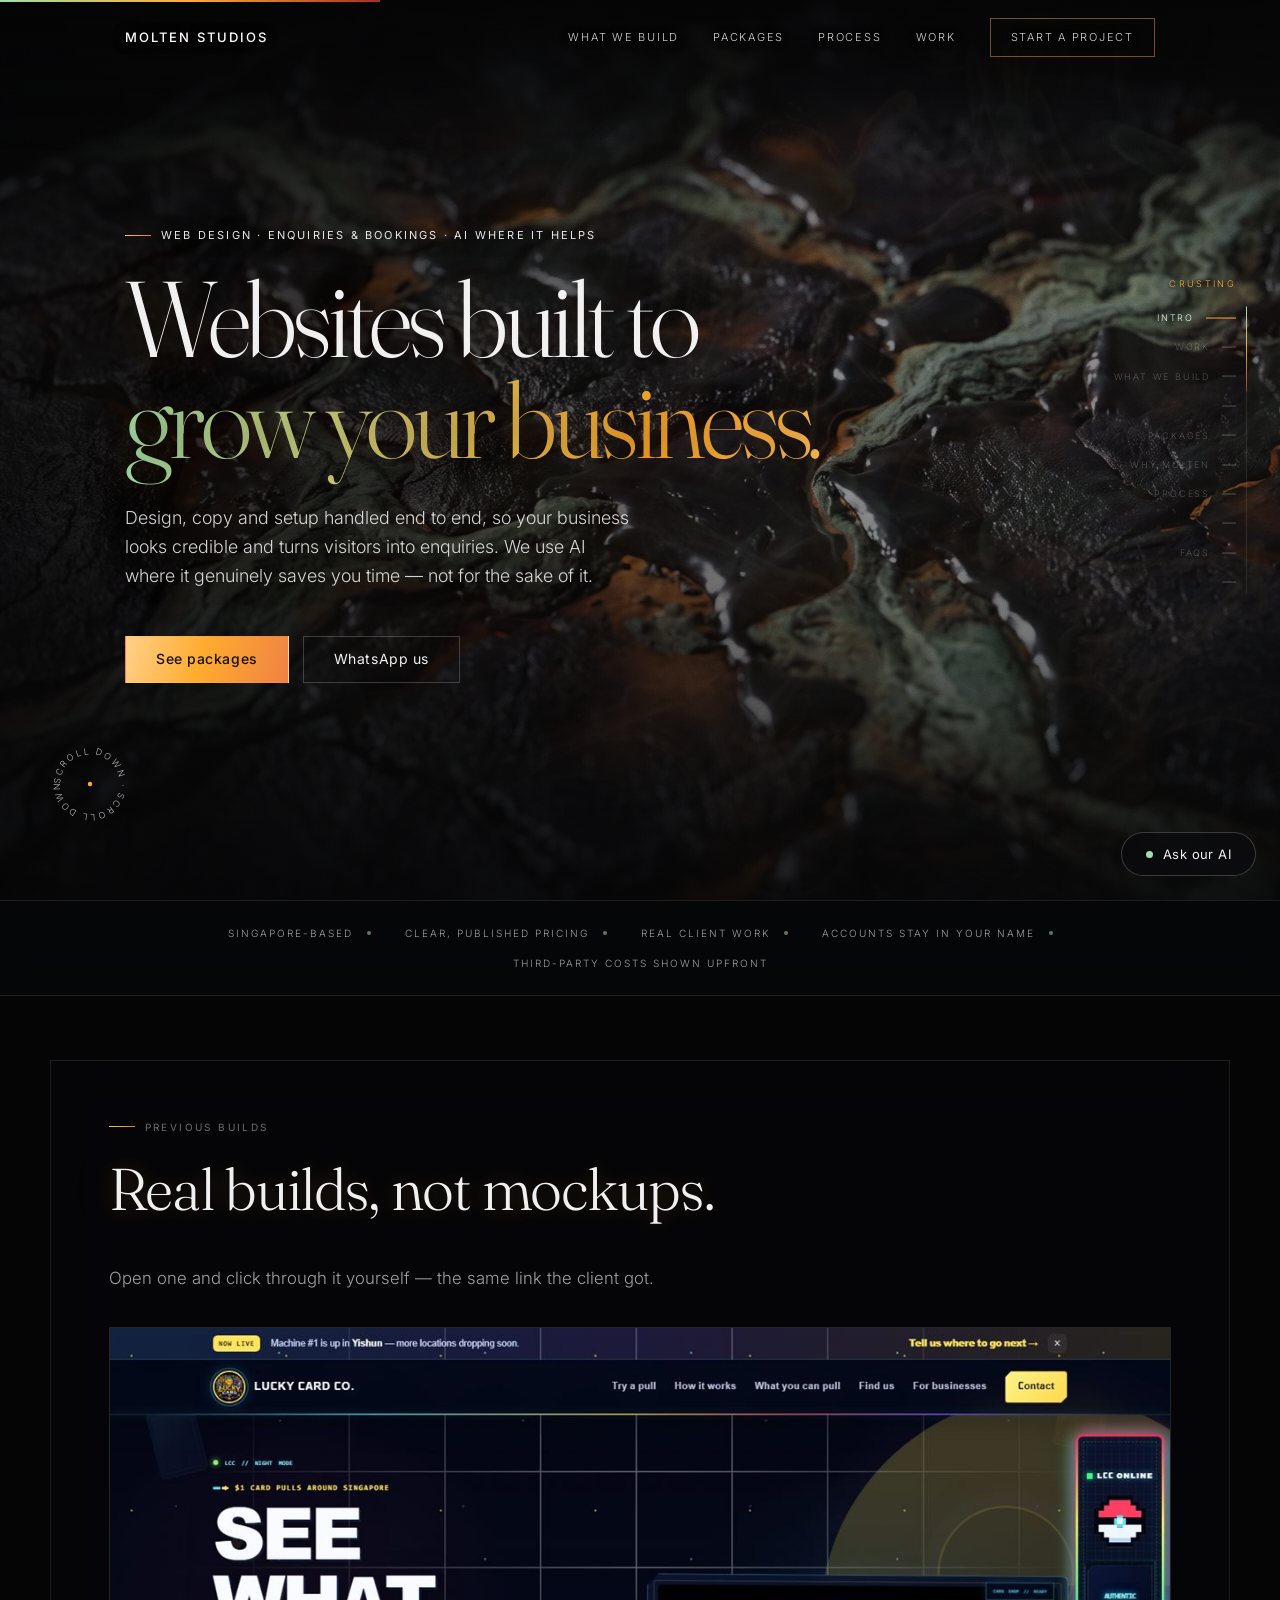
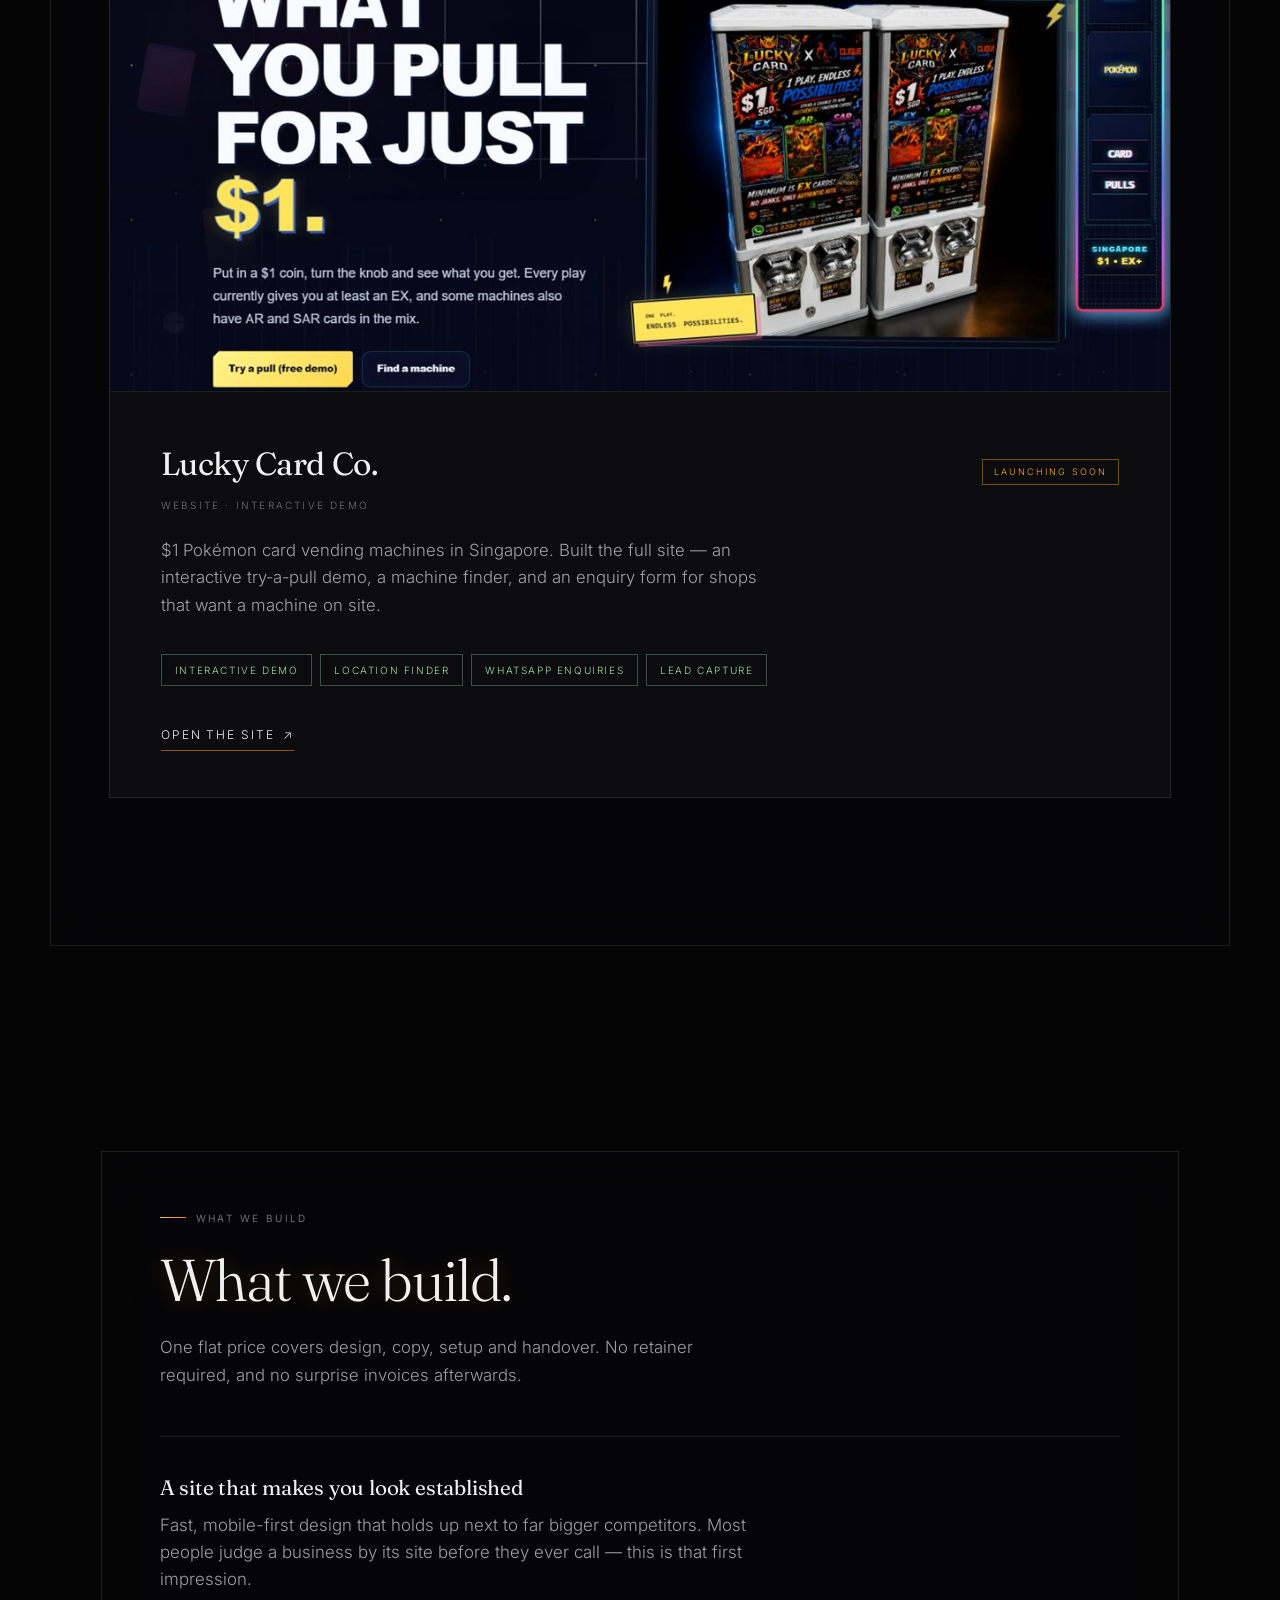
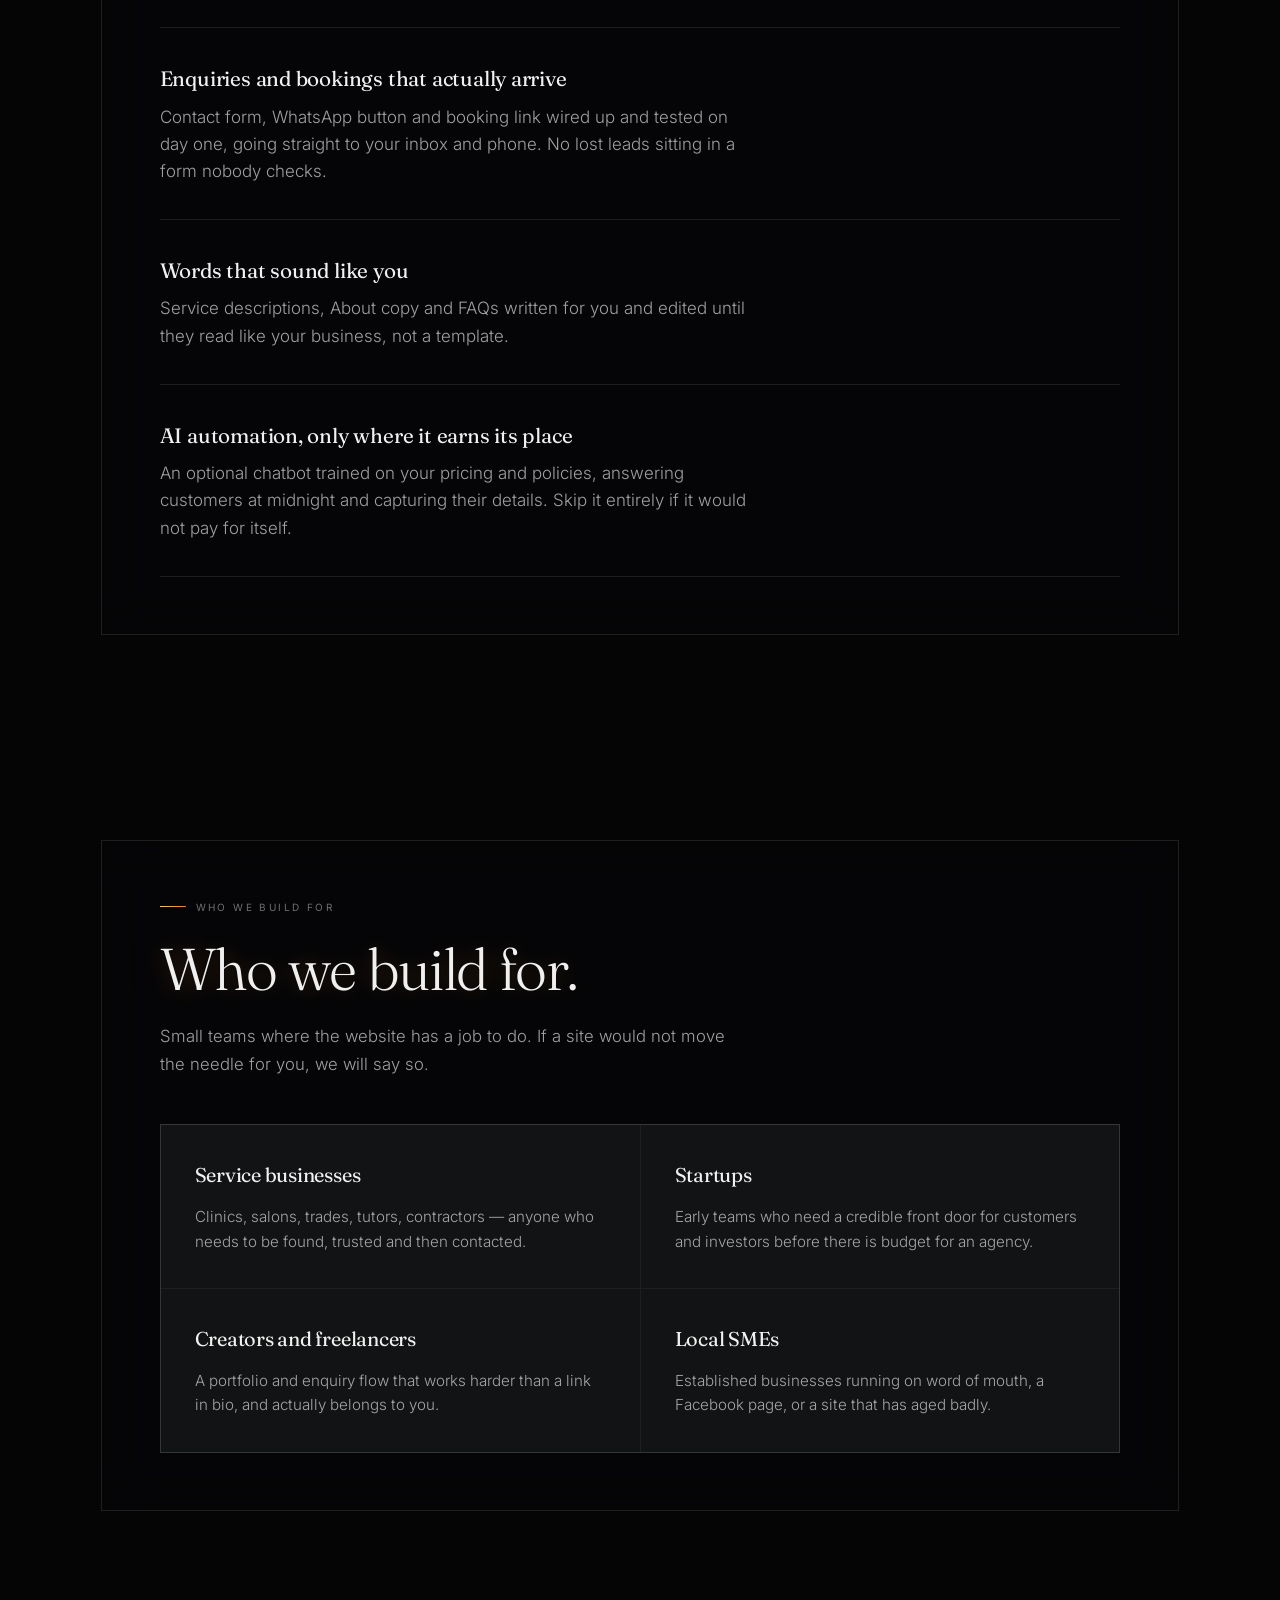
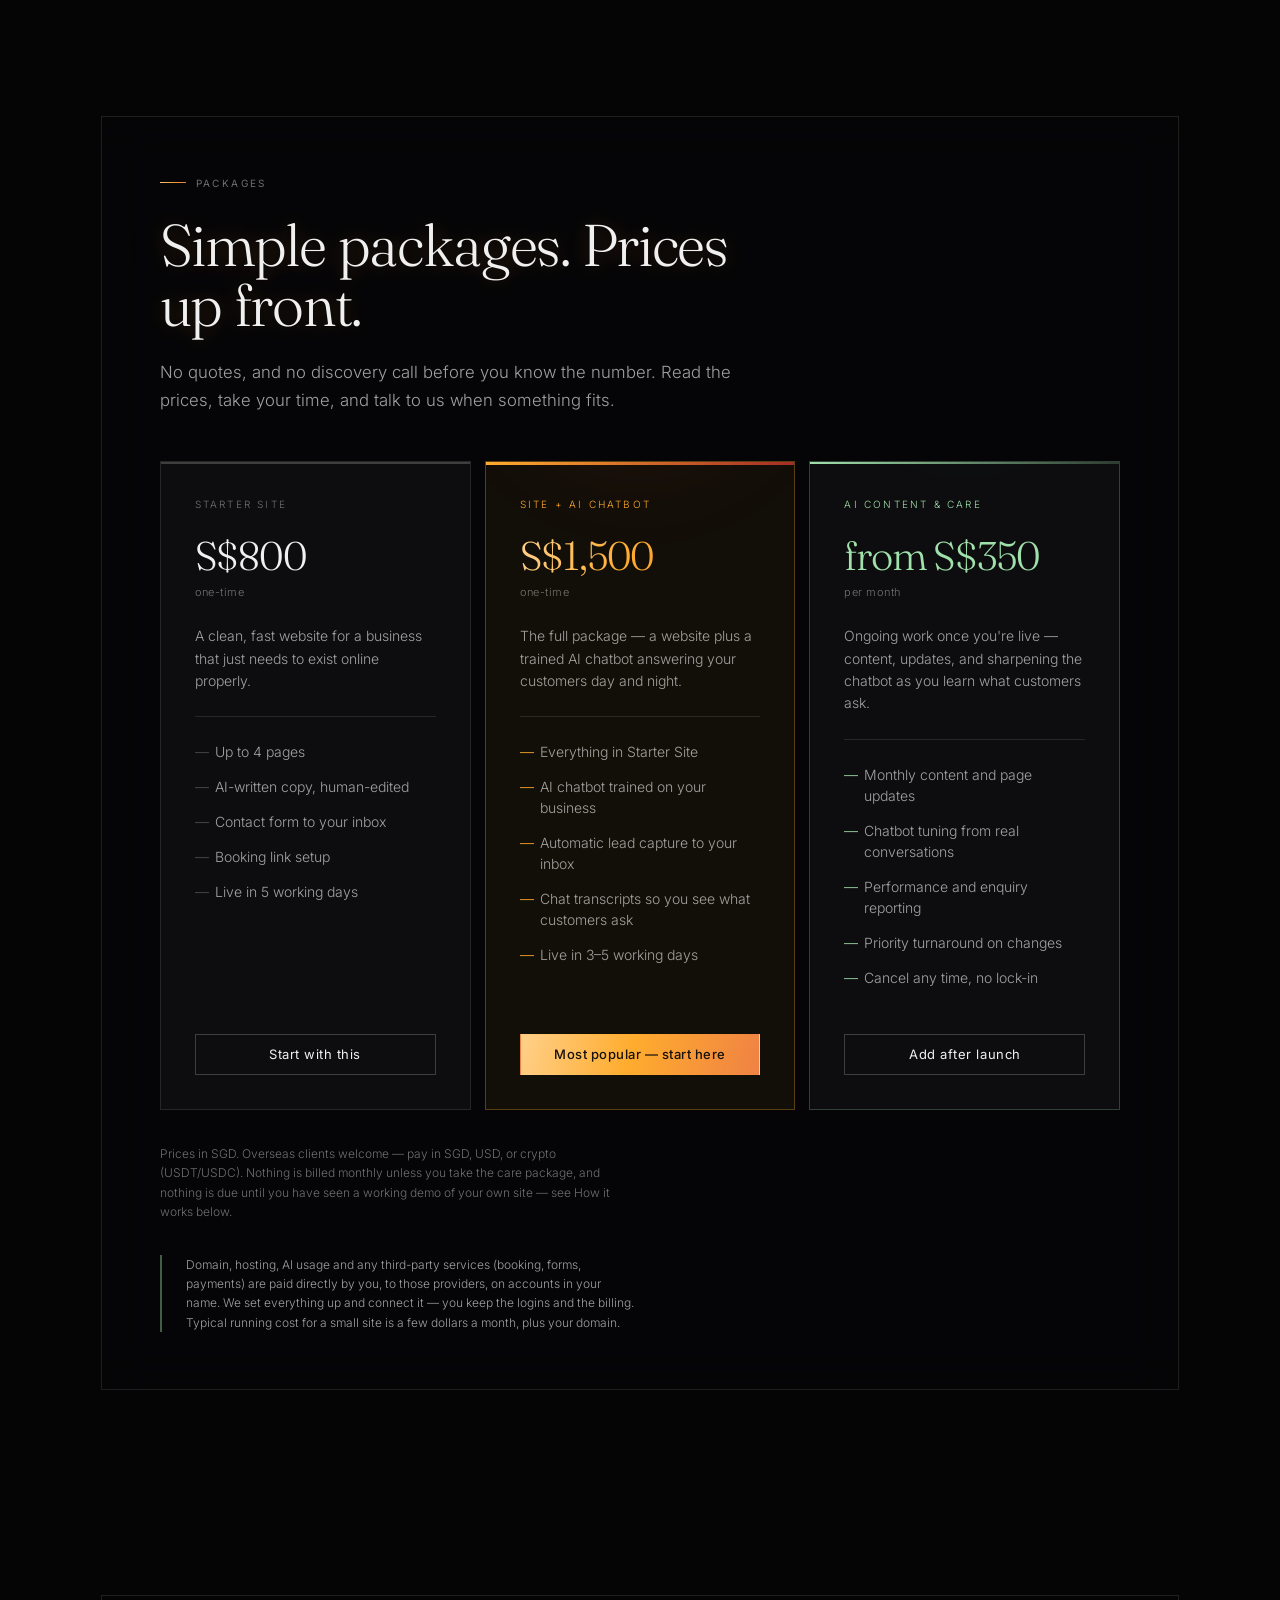
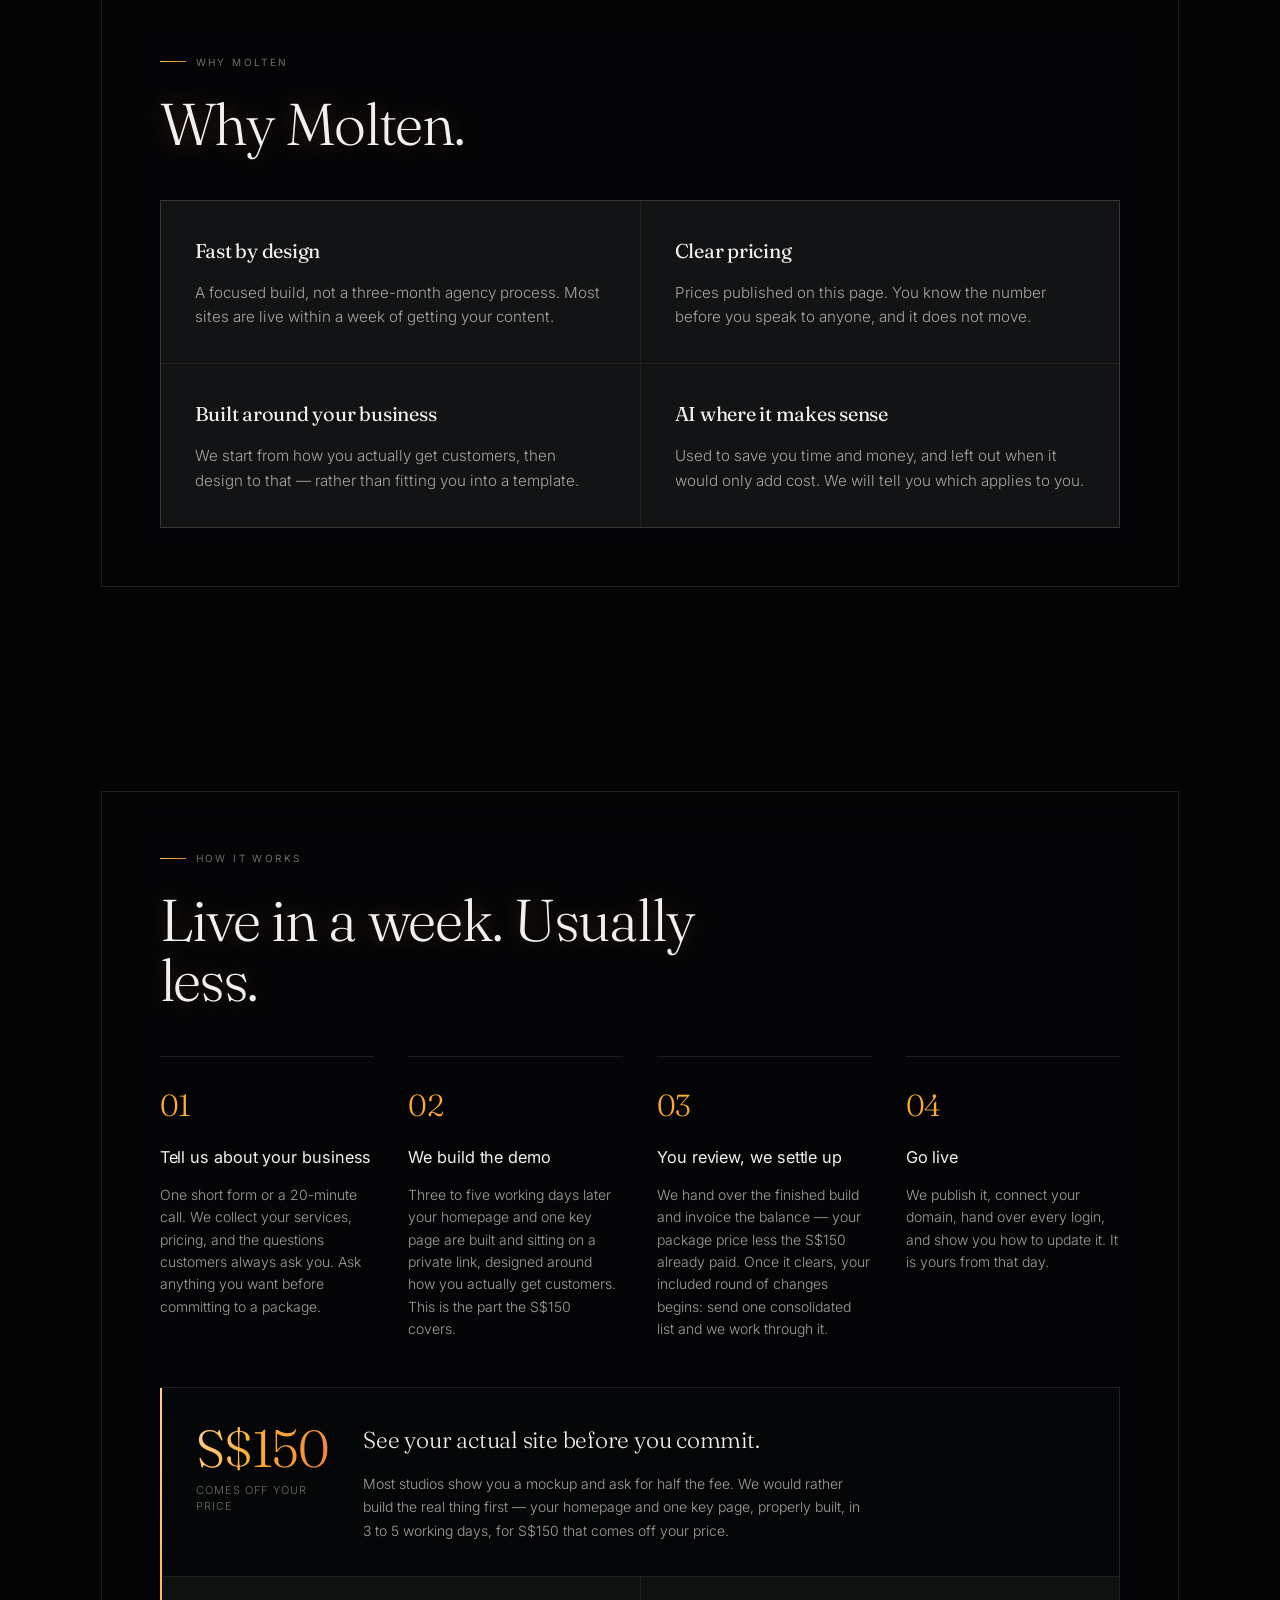
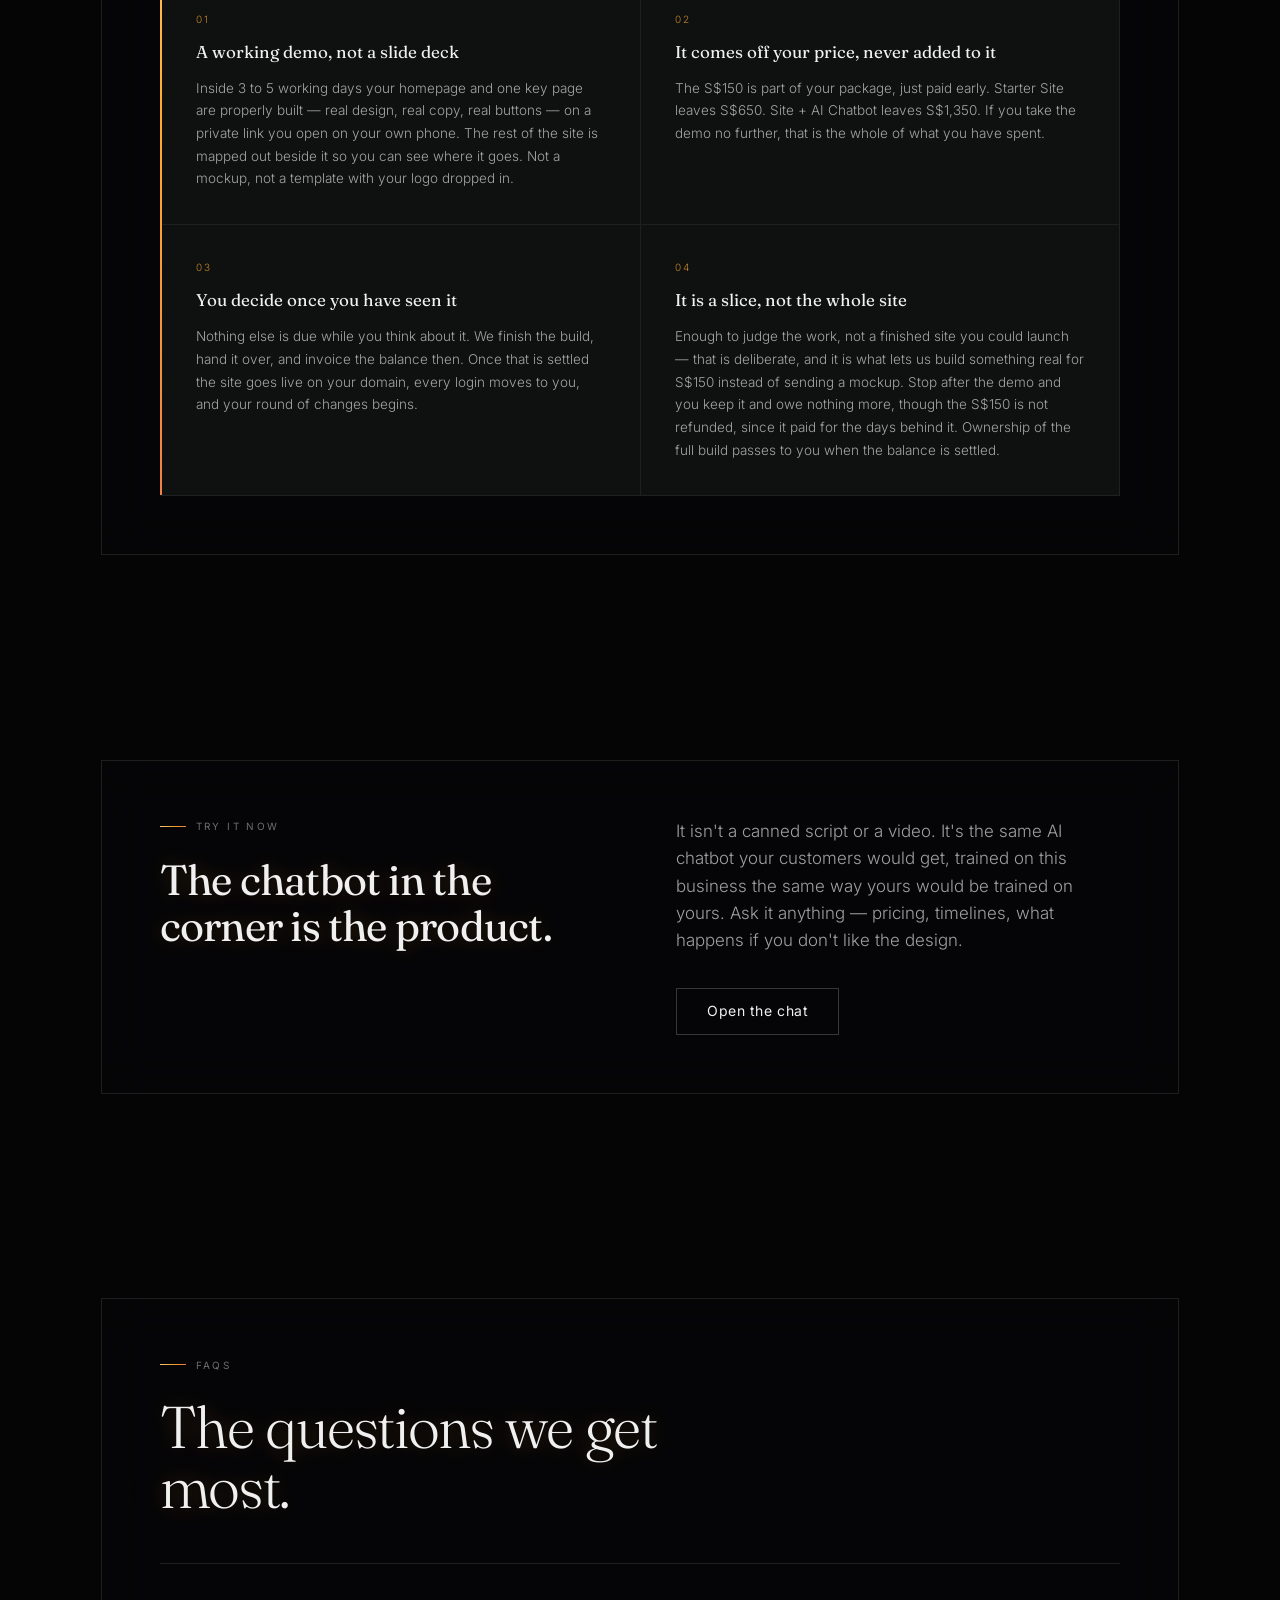
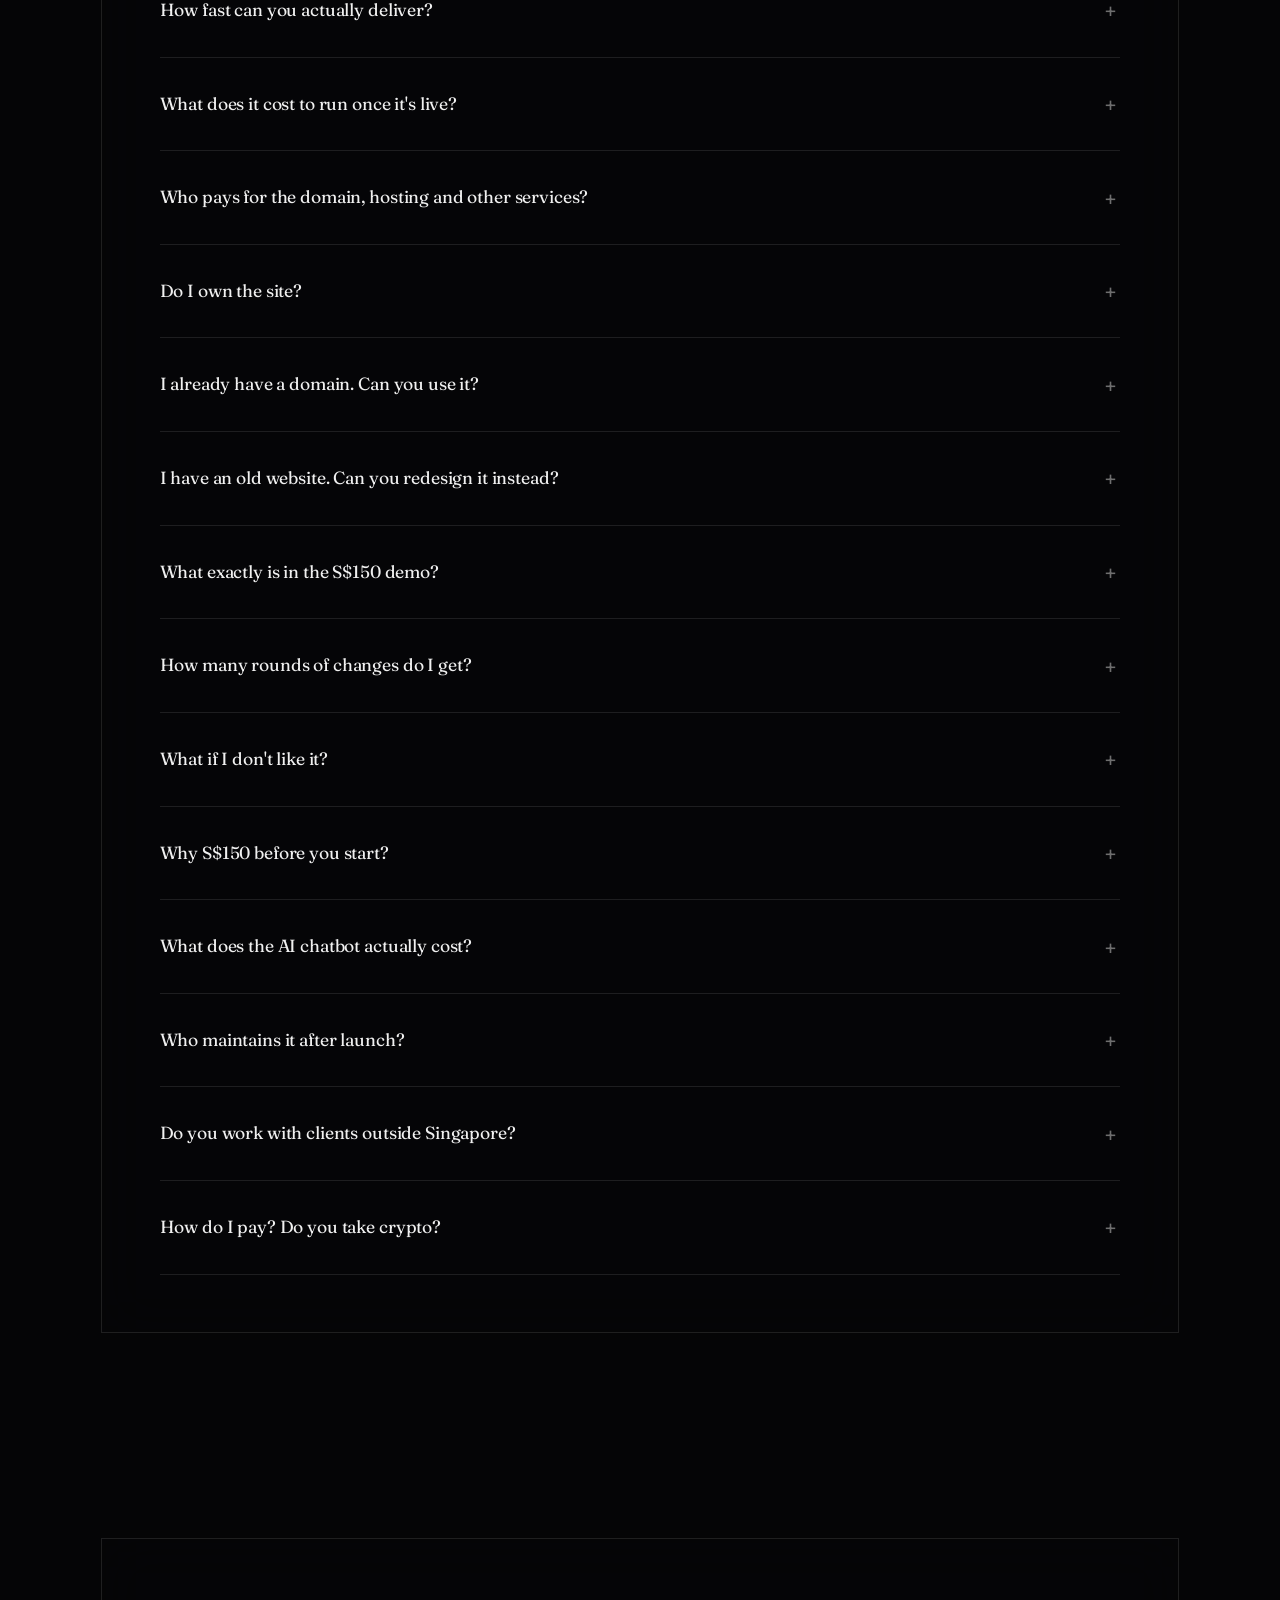
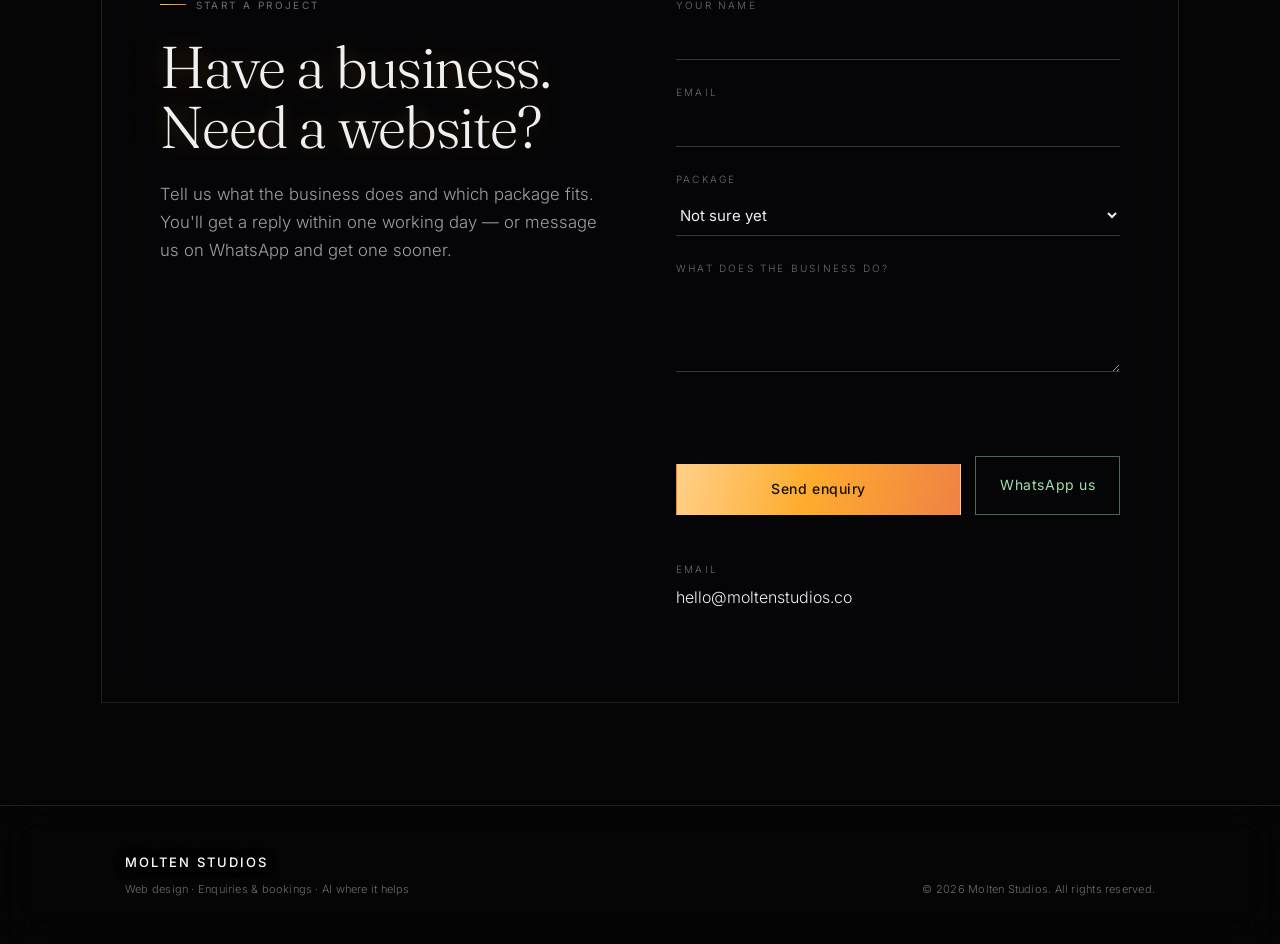
==== commit a4ca8019: "Add brand mark and favicon set The molten vortex, centre-cropped. Picked over the seam after renderi" ====
--- a/public/index.html
+++ b/public/index.html
@@ -13,6 +13,11 @@
   <link href="https://fonts.googleapis.com/css2?family=Fraunces:opsz,wght@9..144,300;9..144,400;9..144,500&family=Inter:wght@300;400;500&display=swap" rel="stylesheet" />
   <!-- The first stage is the hero's surface — fetch it early. -->
   <link rel="preload" as="image" href="assets/stage-1-pour.jpg" fetchpriority="high" />
+  <!-- Brand mark: the molten vortex, centre-cropped. Chosen over the
+       seam because it holds its shape at 32px — see the thumbnail test. -->
+  <link rel="icon" type="image/png" sizes="32x32" href="assets/favicon-32.png" />
+  <link rel="icon" type="image/png" sizes="16x16" href="assets/favicon-16.png" />
+  <link rel="apple-touch-icon" sizes="180x180" href="assets/apple-touch-icon.png" />
   <link rel="stylesheet" href="css/styles.css" />
   <link rel="stylesheet" href="css/chat-widget.css" />
 </head>
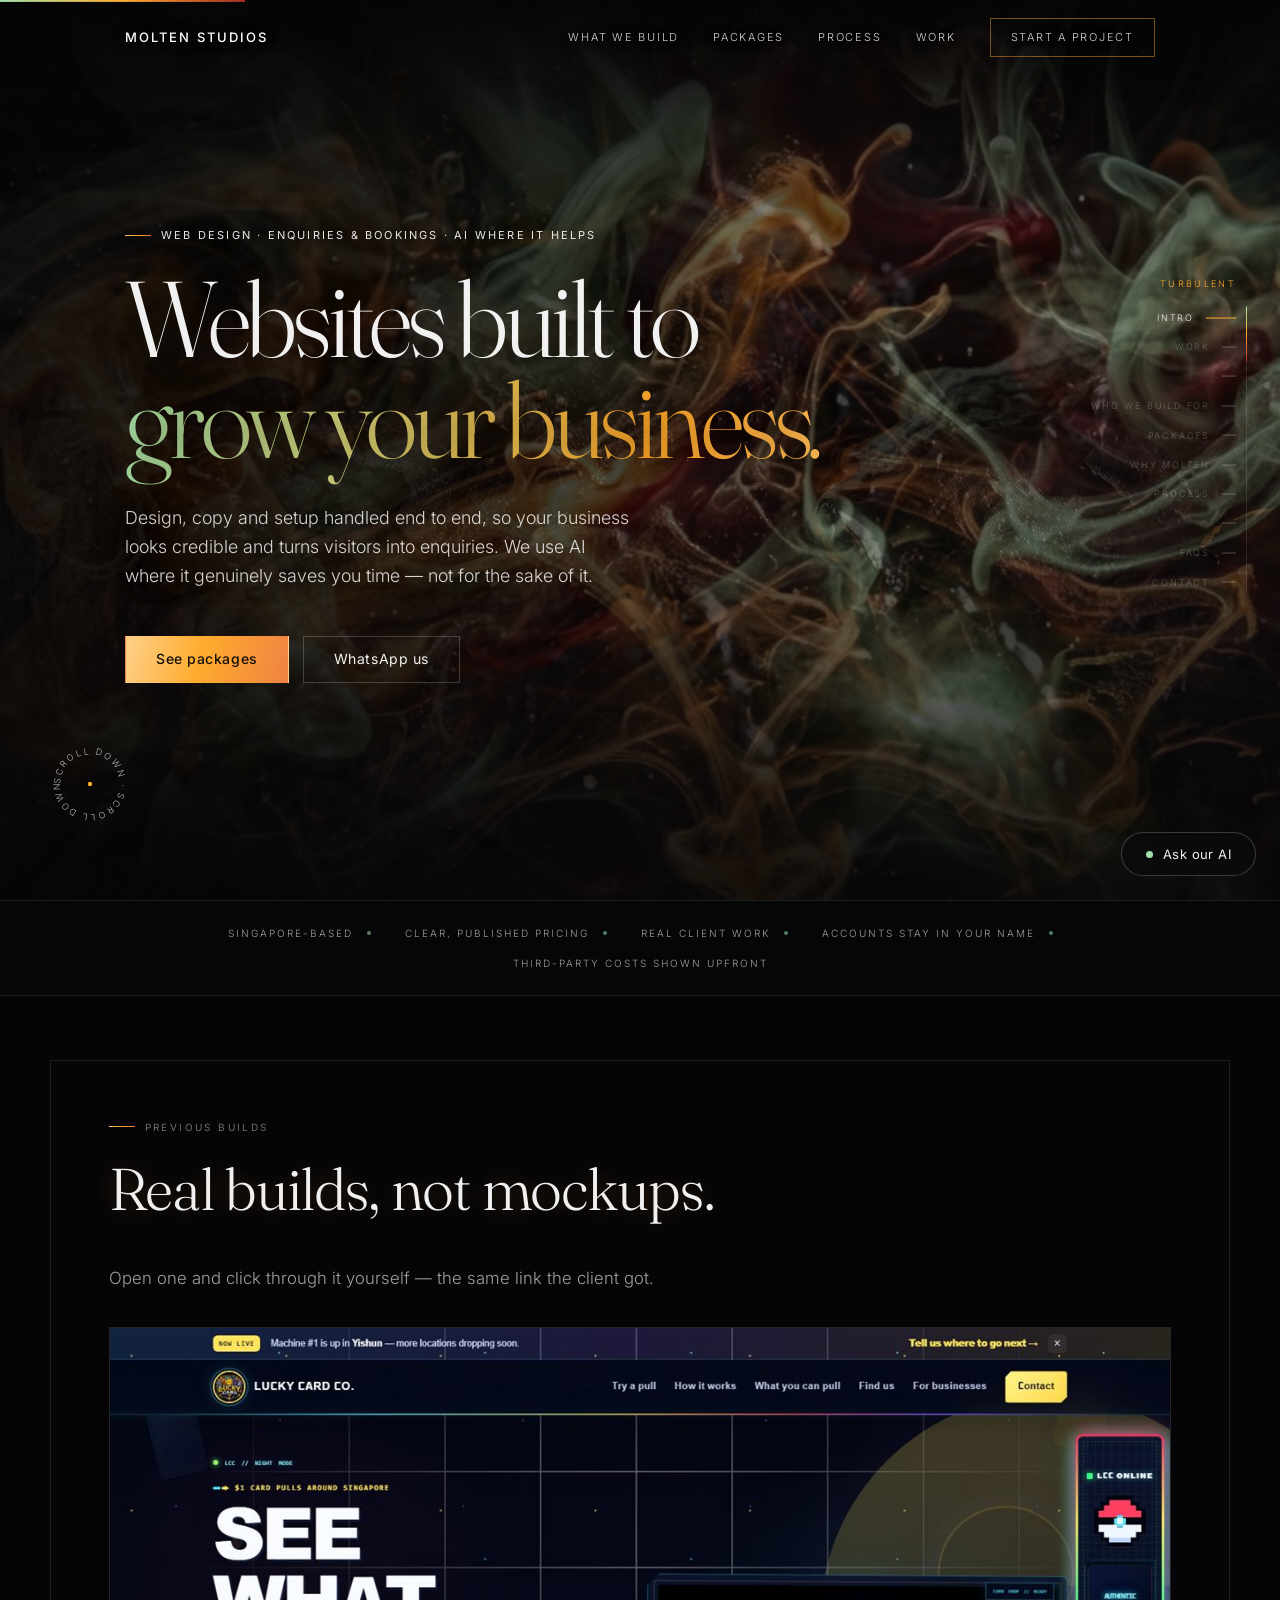
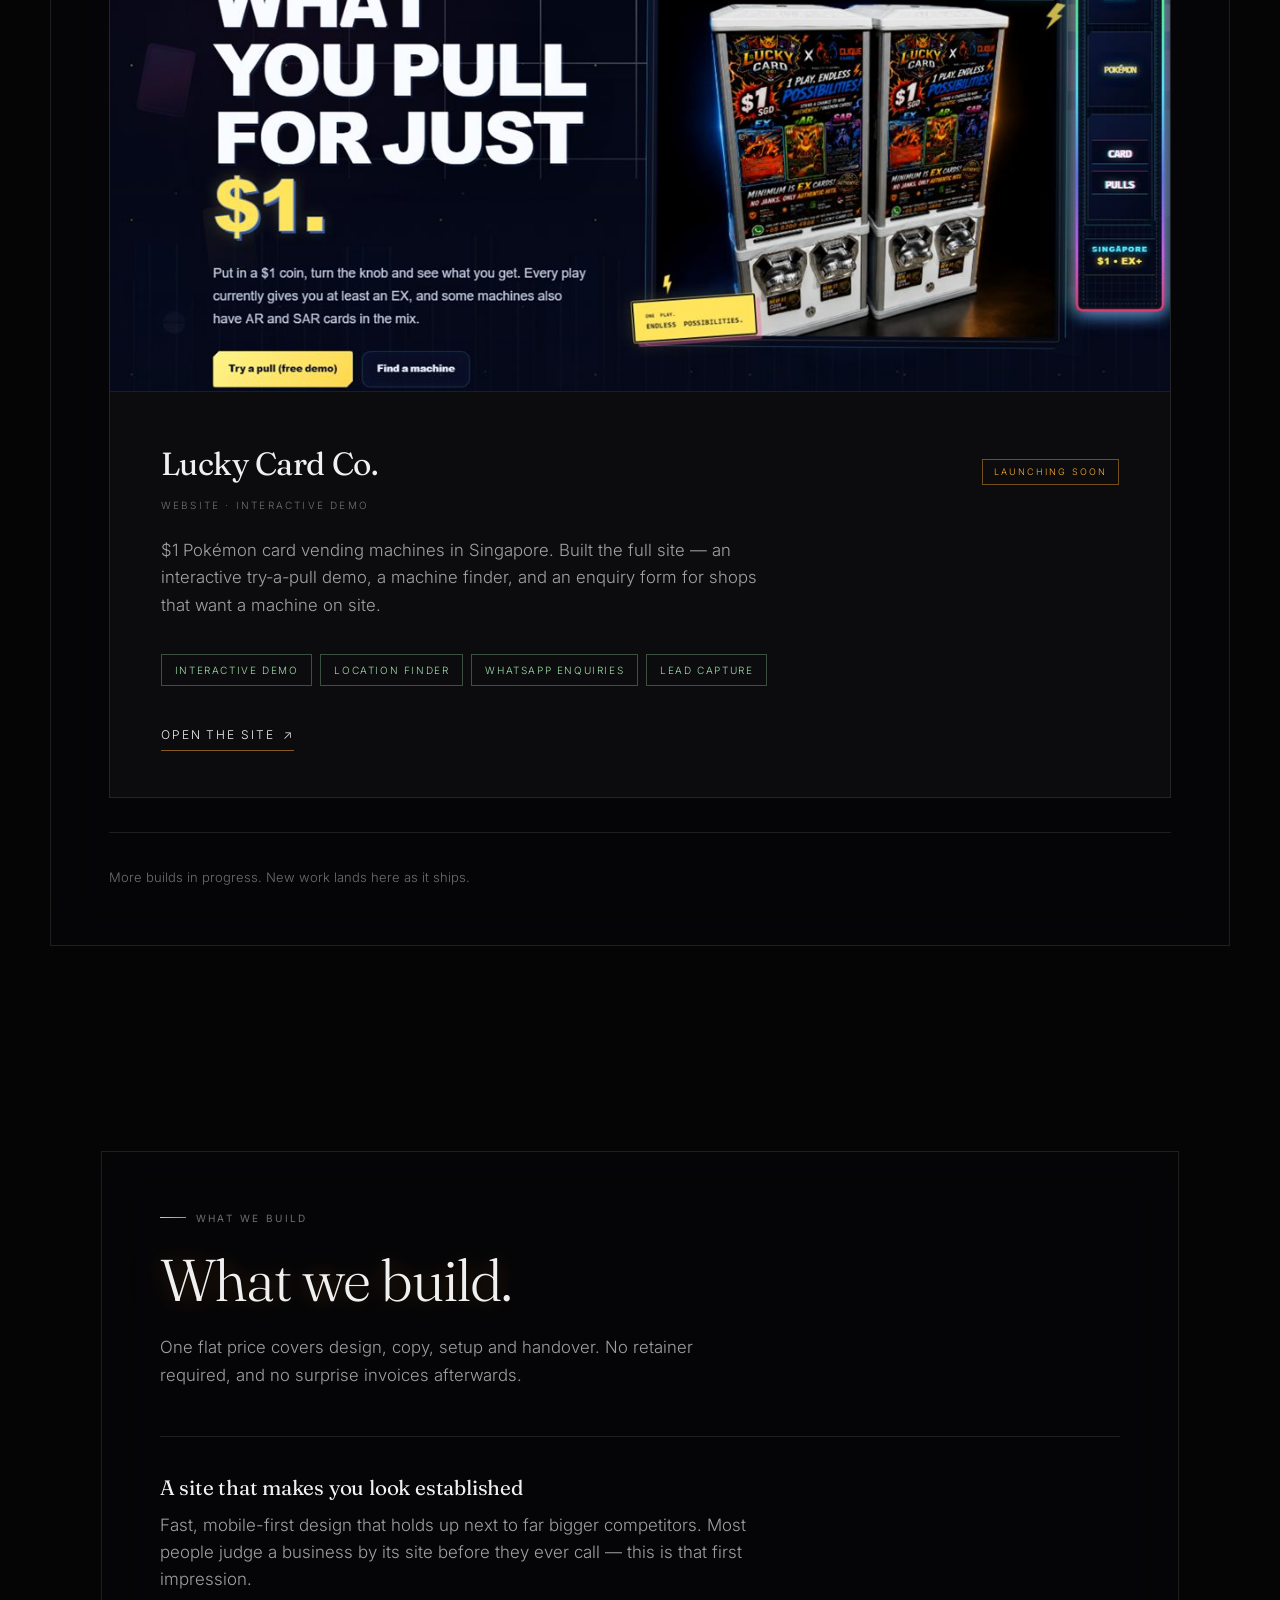
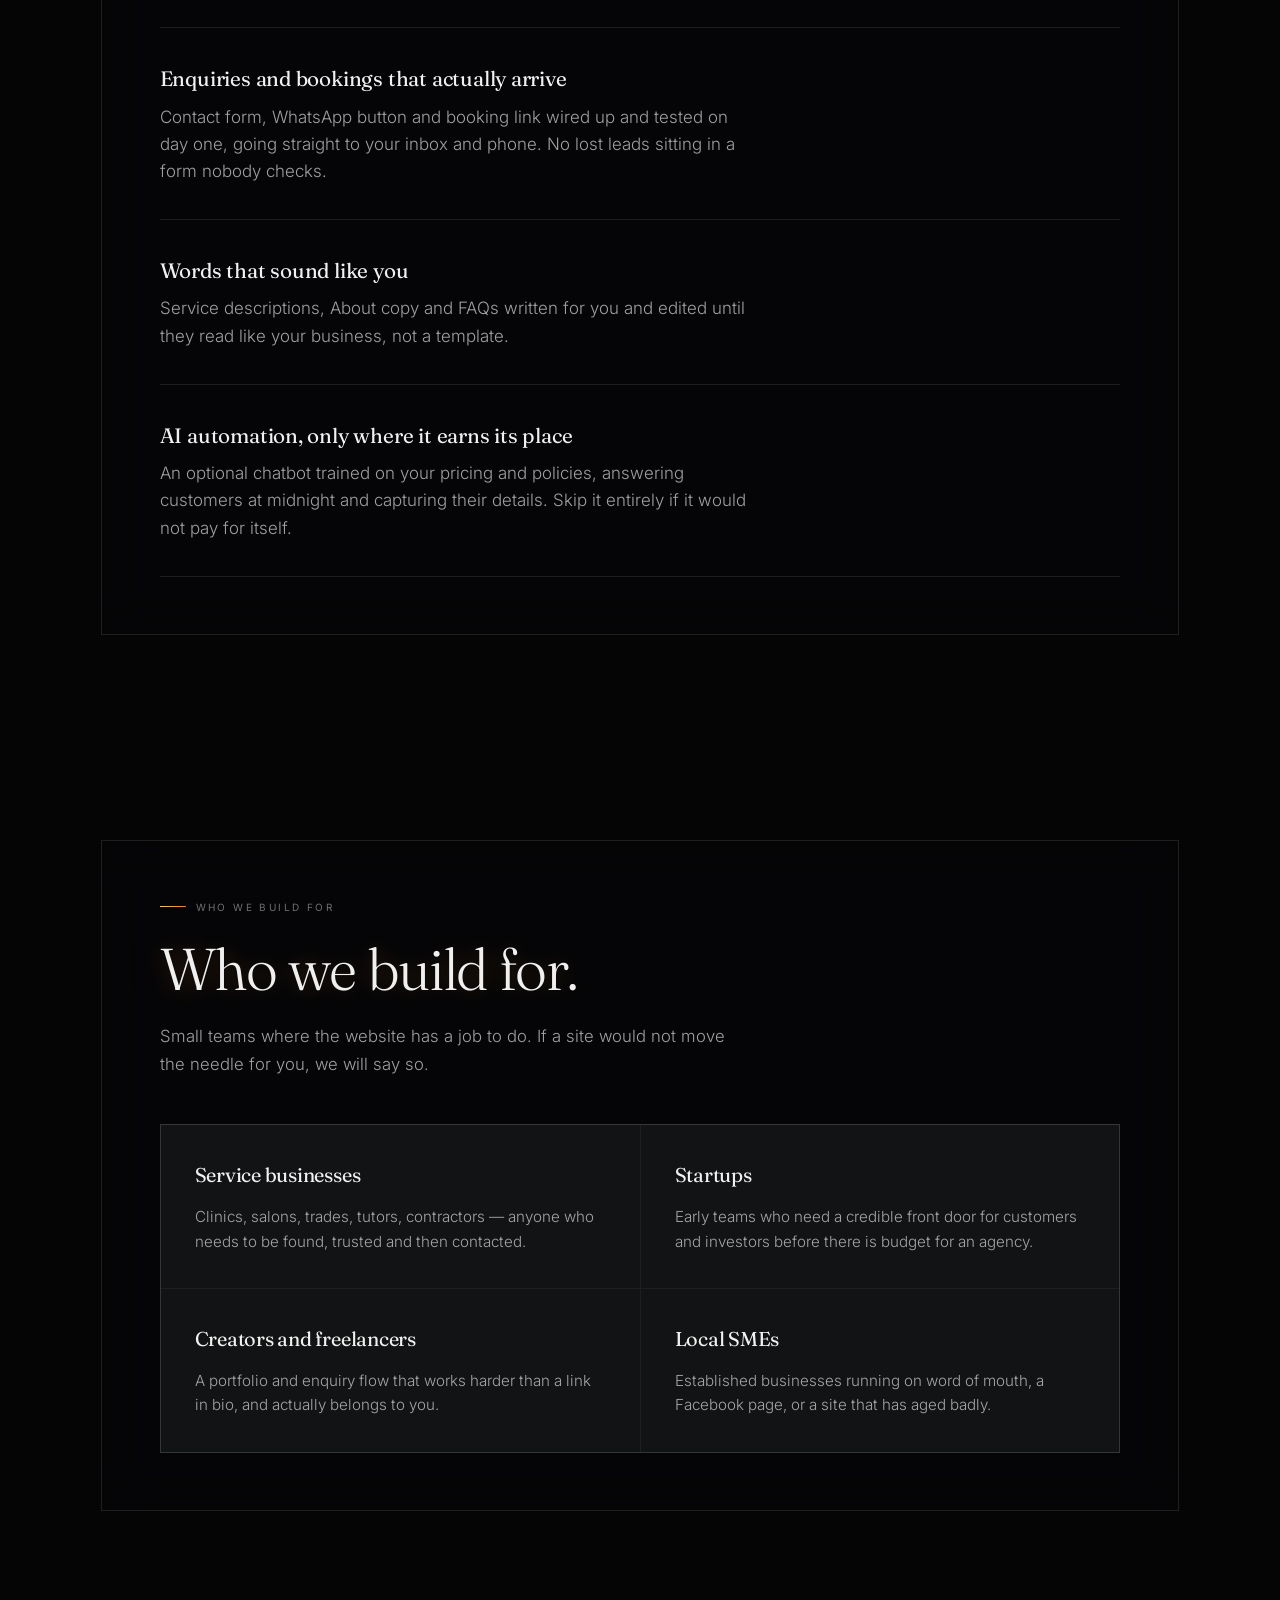
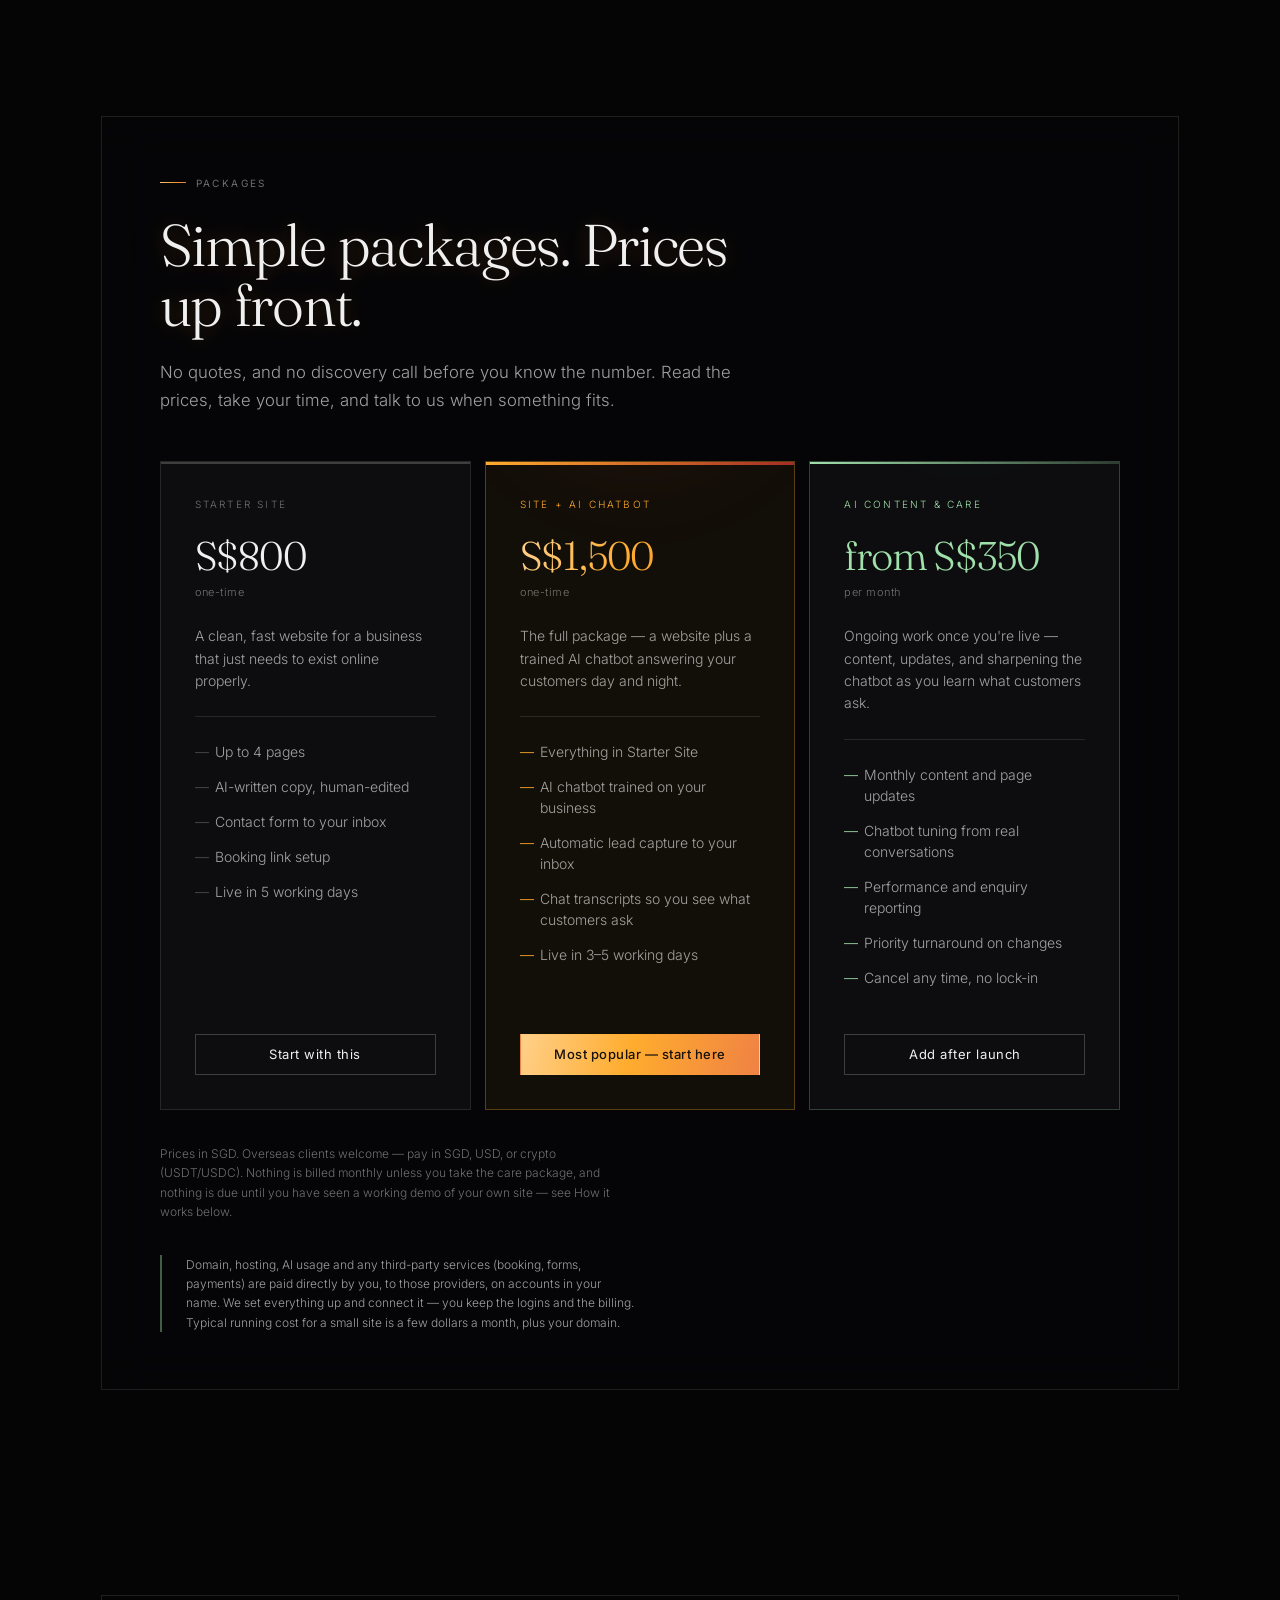
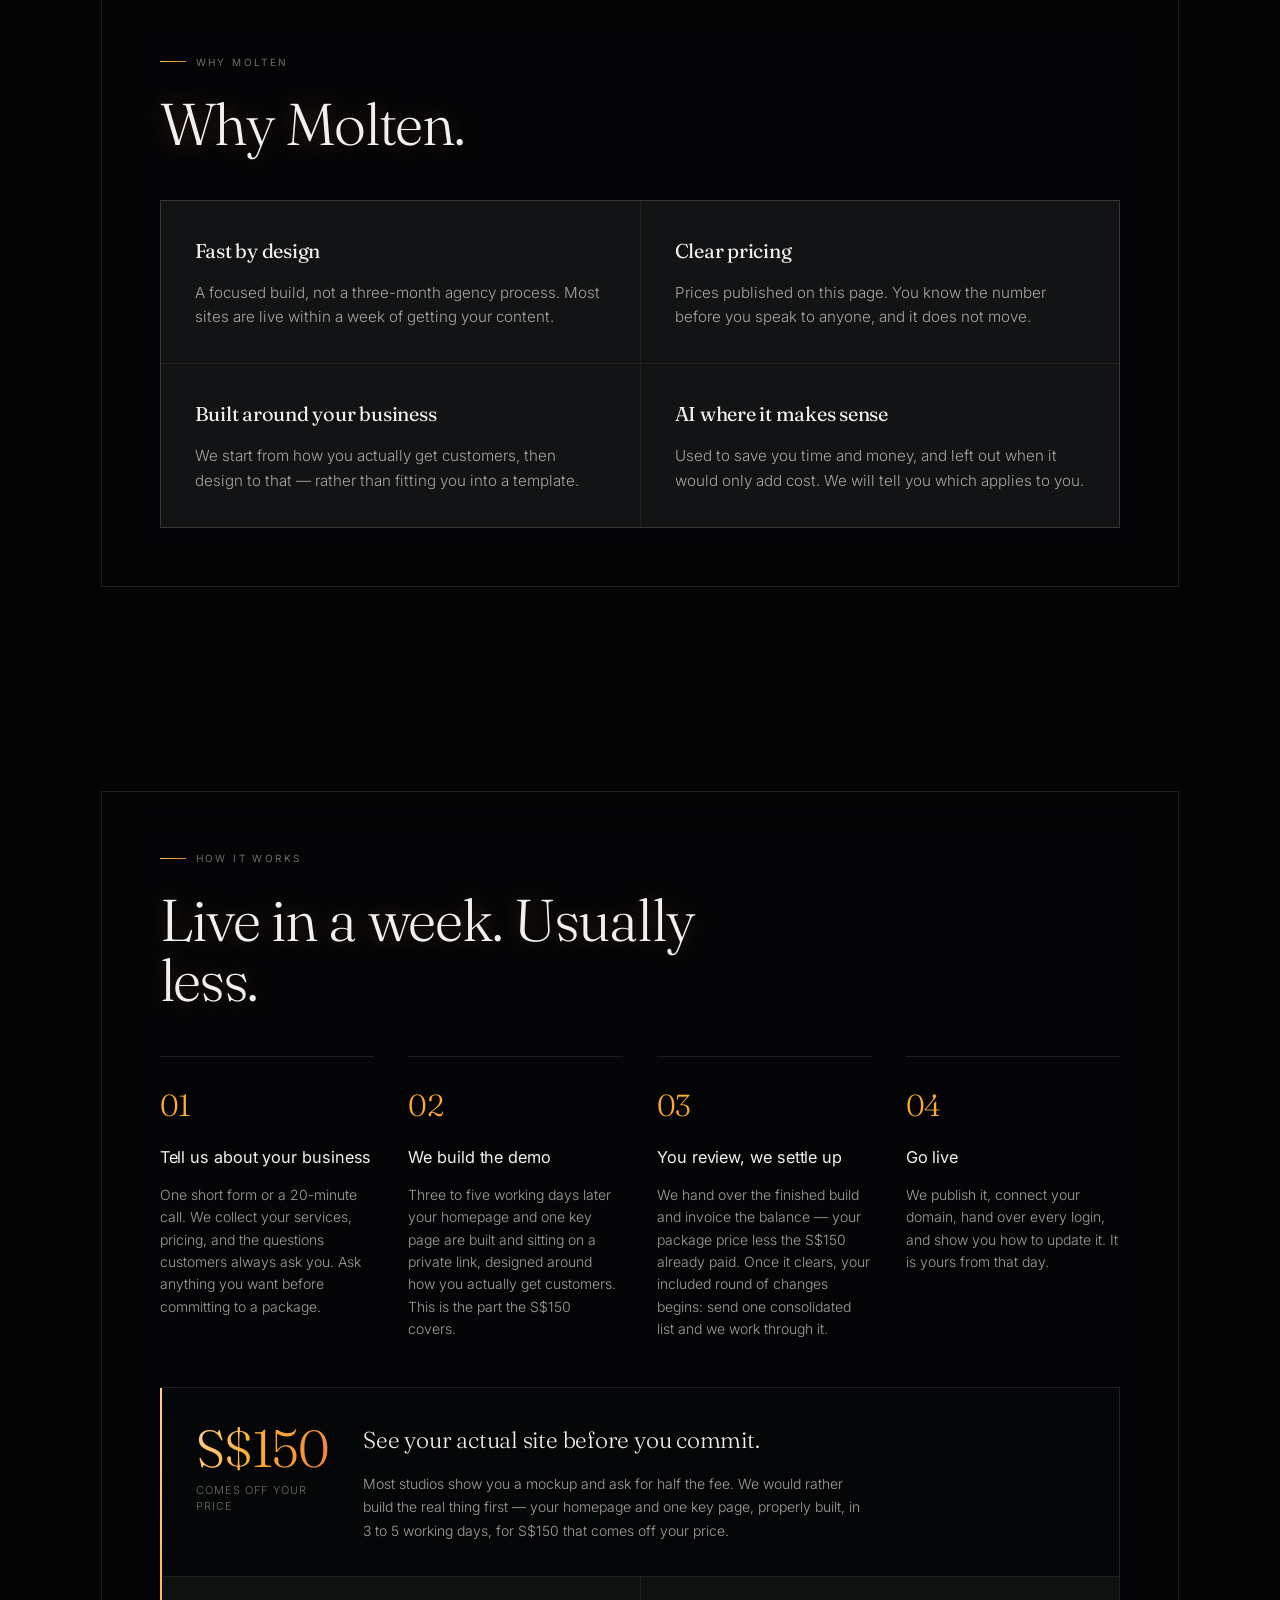
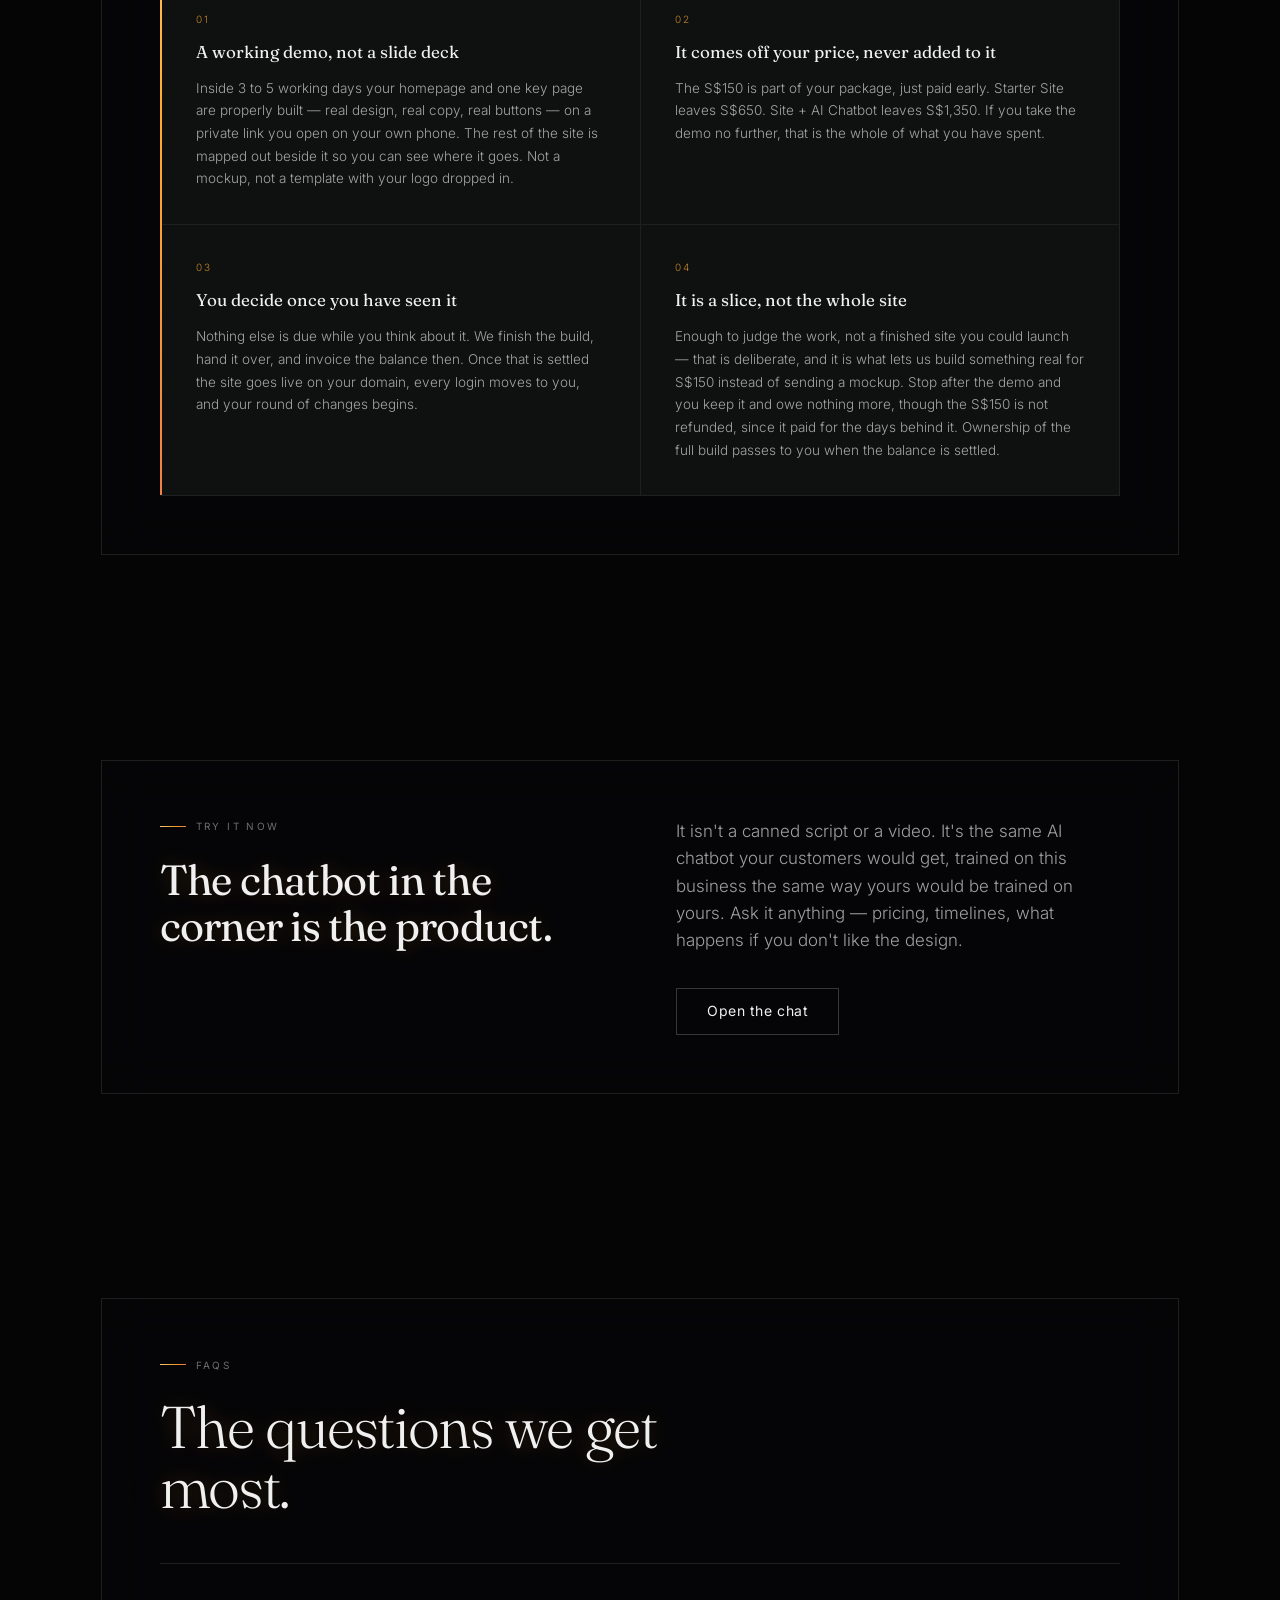
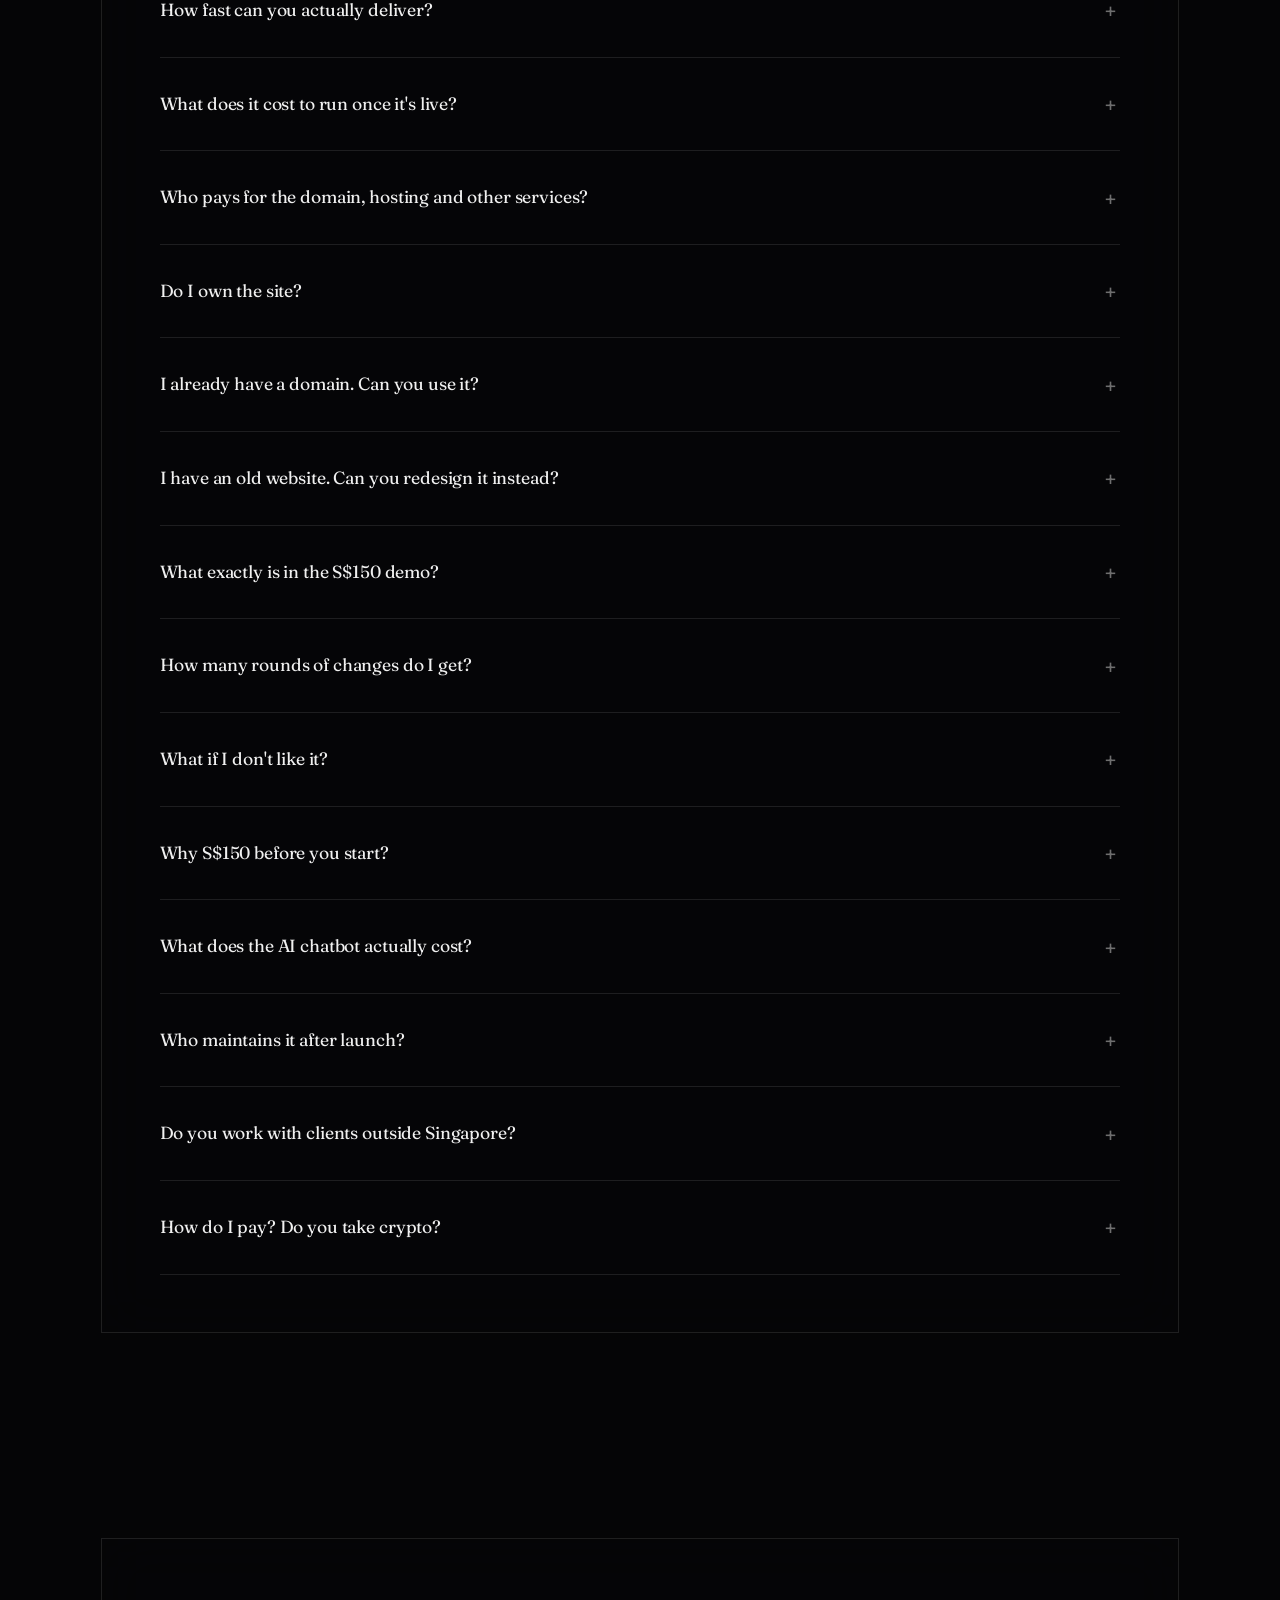
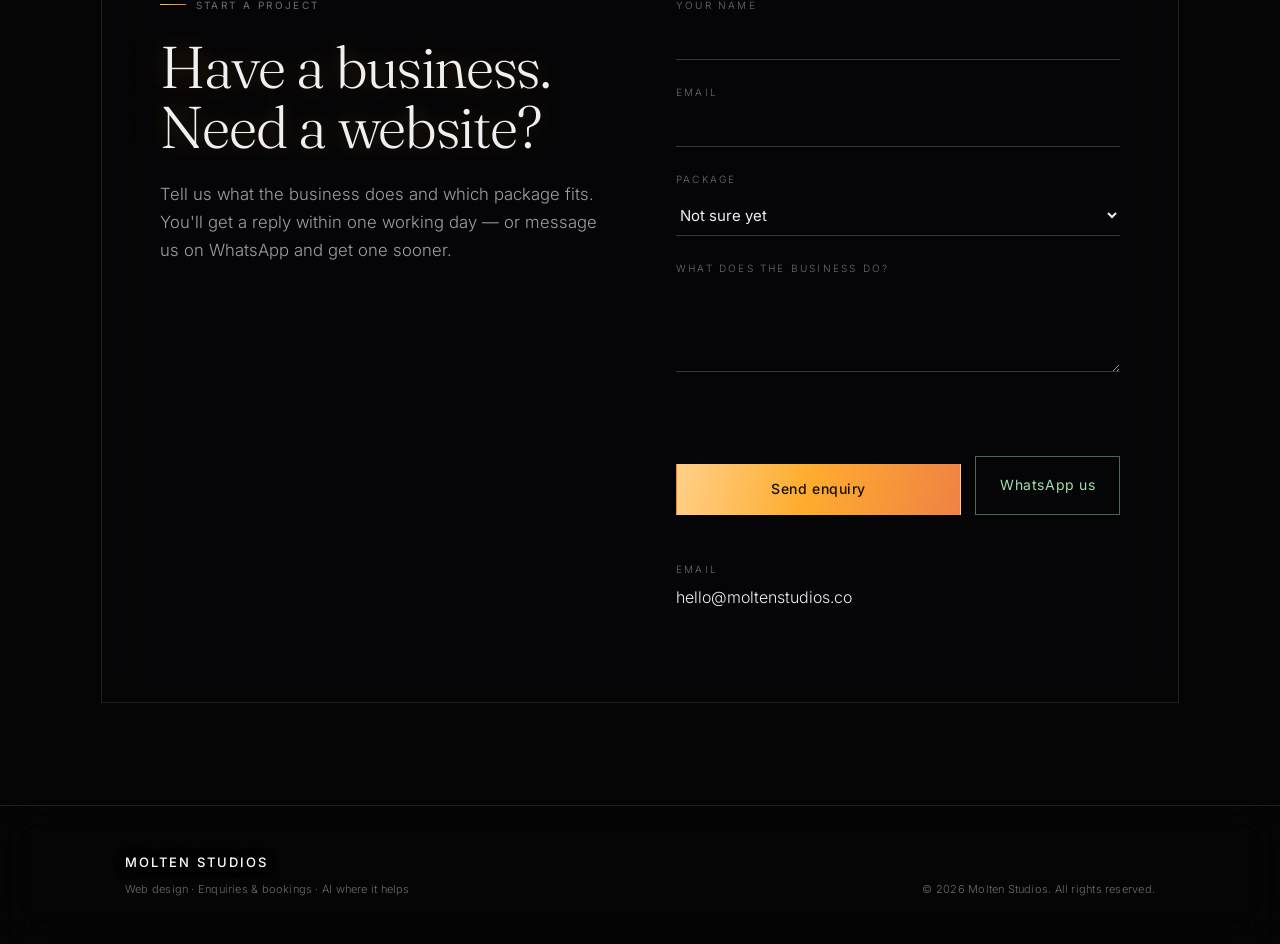
==== commit f00752a1: "Add Open Graph share card and rewrite the page title Sharing a link previously produced a blank prev" ====
--- a/public/index.html
+++ b/public/index.html
@@ -3,8 +3,29 @@
 <head>
   <meta charset="UTF-8" />
   <meta name="viewport" content="width=device-width, initial-scale=1.0" />
-  <title>Websites built to grow your business</title>
+  <title>Molten Studios &mdash; Website design &amp; AI chatbots in Singapore</title>
   <meta name="description" content="Websites built to grow your business. Design, copy and setup for Singapore service businesses, startups and SMEs — clear flat pricing, live in days." />
+  <link rel="canonical" href="https://molten-studios.pages.dev/" />
+
+  <!-- Share card. Absolute URLs are required here — scrapers do not
+       resolve relative paths. These point at the pages.dev host and must
+       be repointed the day the custom domain goes live. -->
+  <meta property="og:type" content="website" />
+  <meta property="og:site_name" content="Molten Studios" />
+  <meta property="og:url" content="https://molten-studios.pages.dev/" />
+  <meta property="og:title" content="Websites built to grow your business" />
+  <meta property="og:description" content="Design, copy and setup handled end to end for Singapore businesses. Clear flat pricing from S$800, and a working demo of your own site in 3&ndash;5 working days." />
+  <meta property="og:image" content="https://molten-studios.pages.dev/assets/og-image.jpg" />
+  <meta property="og:image:width" content="1200" />
+  <meta property="og:image:height" content="630" />
+  <meta property="og:image:alt" content="Molten Studios — websites built to grow your business" />
+  <meta property="og:locale" content="en_SG" />
+
+  <meta name="twitter:card" content="summary_large_image" />
+  <meta name="twitter:title" content="Websites built to grow your business" />
+  <meta name="twitter:description" content="Design, copy and setup handled end to end for Singapore businesses. Clear flat pricing from S$800." />
+  <meta name="twitter:image" content="https://molten-studios.pages.dev/assets/og-image.jpg" />
+
   <link rel="preconnect" href="https://fonts.googleapis.com" />
   <link rel="preconnect" href="https://fonts.gstatic.com" crossorigin />
   <!-- Fraunces carries the display voice: a variable serif whose soft,
